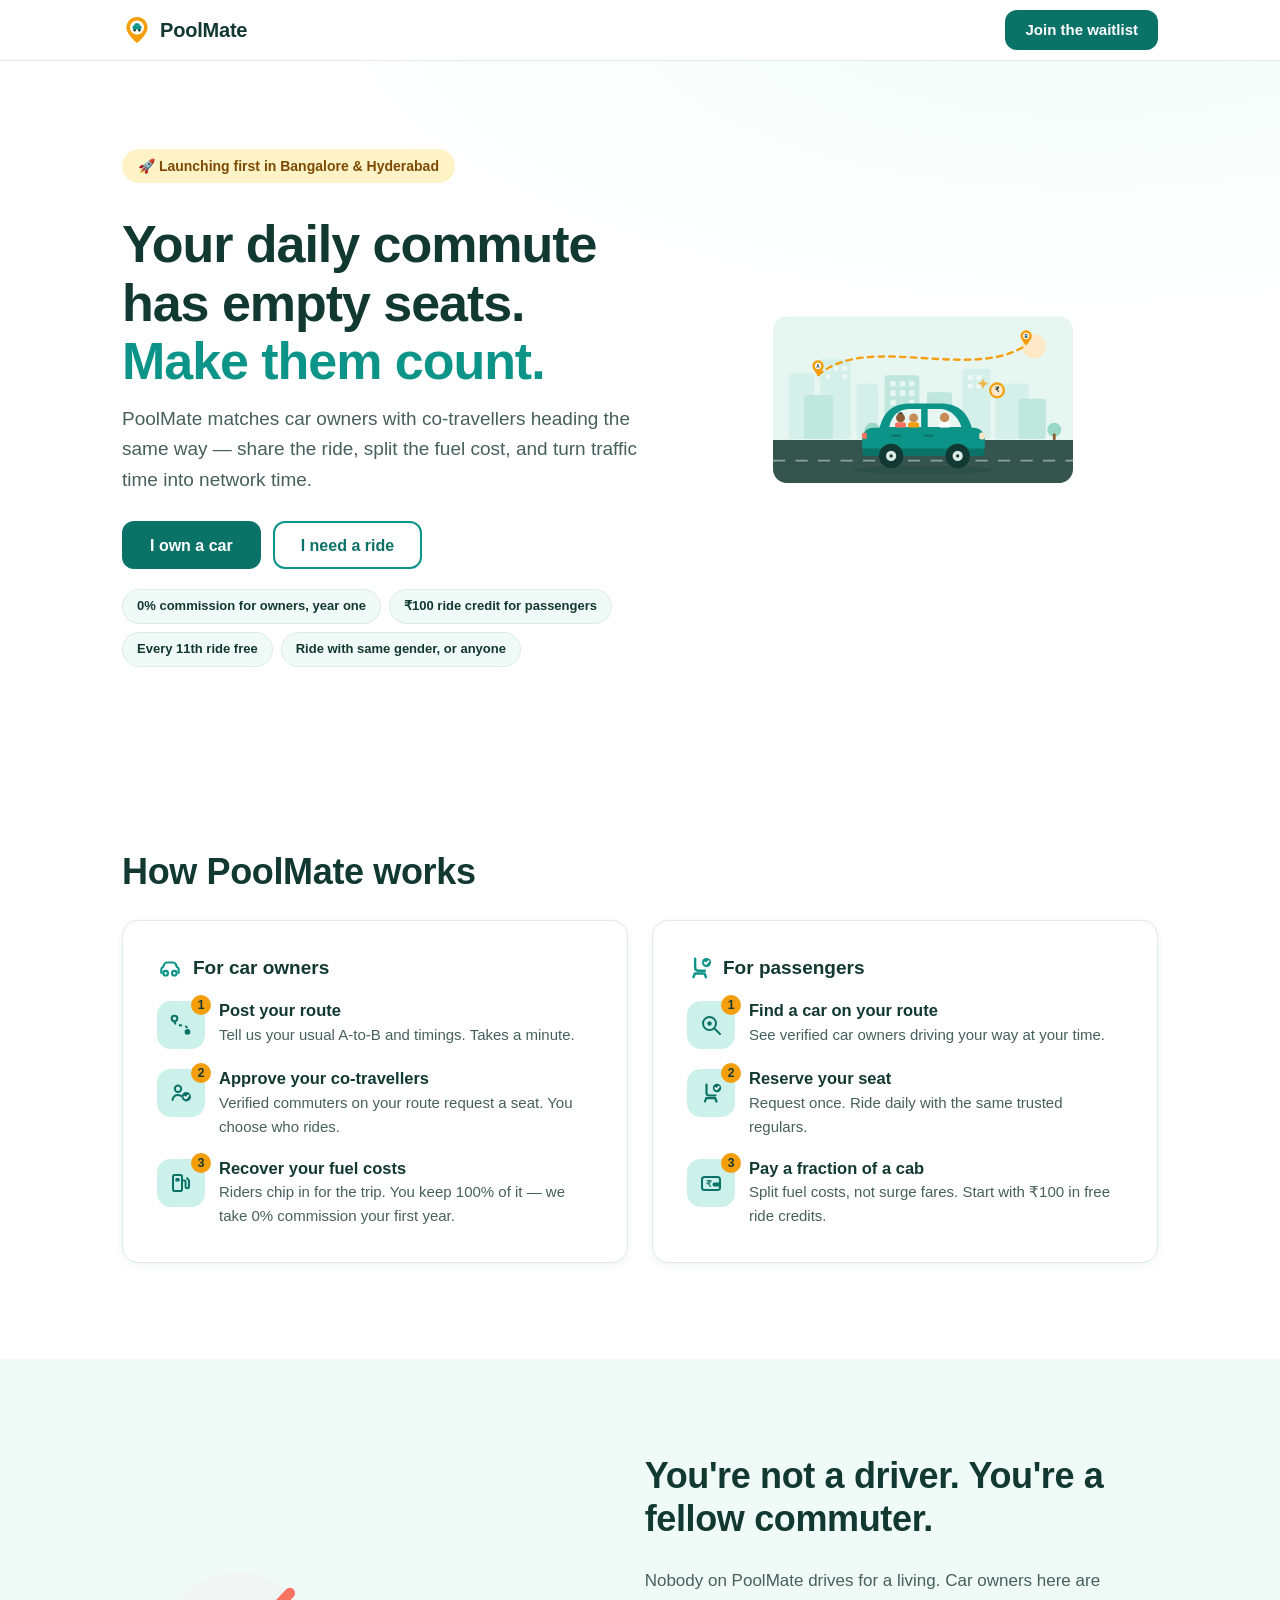
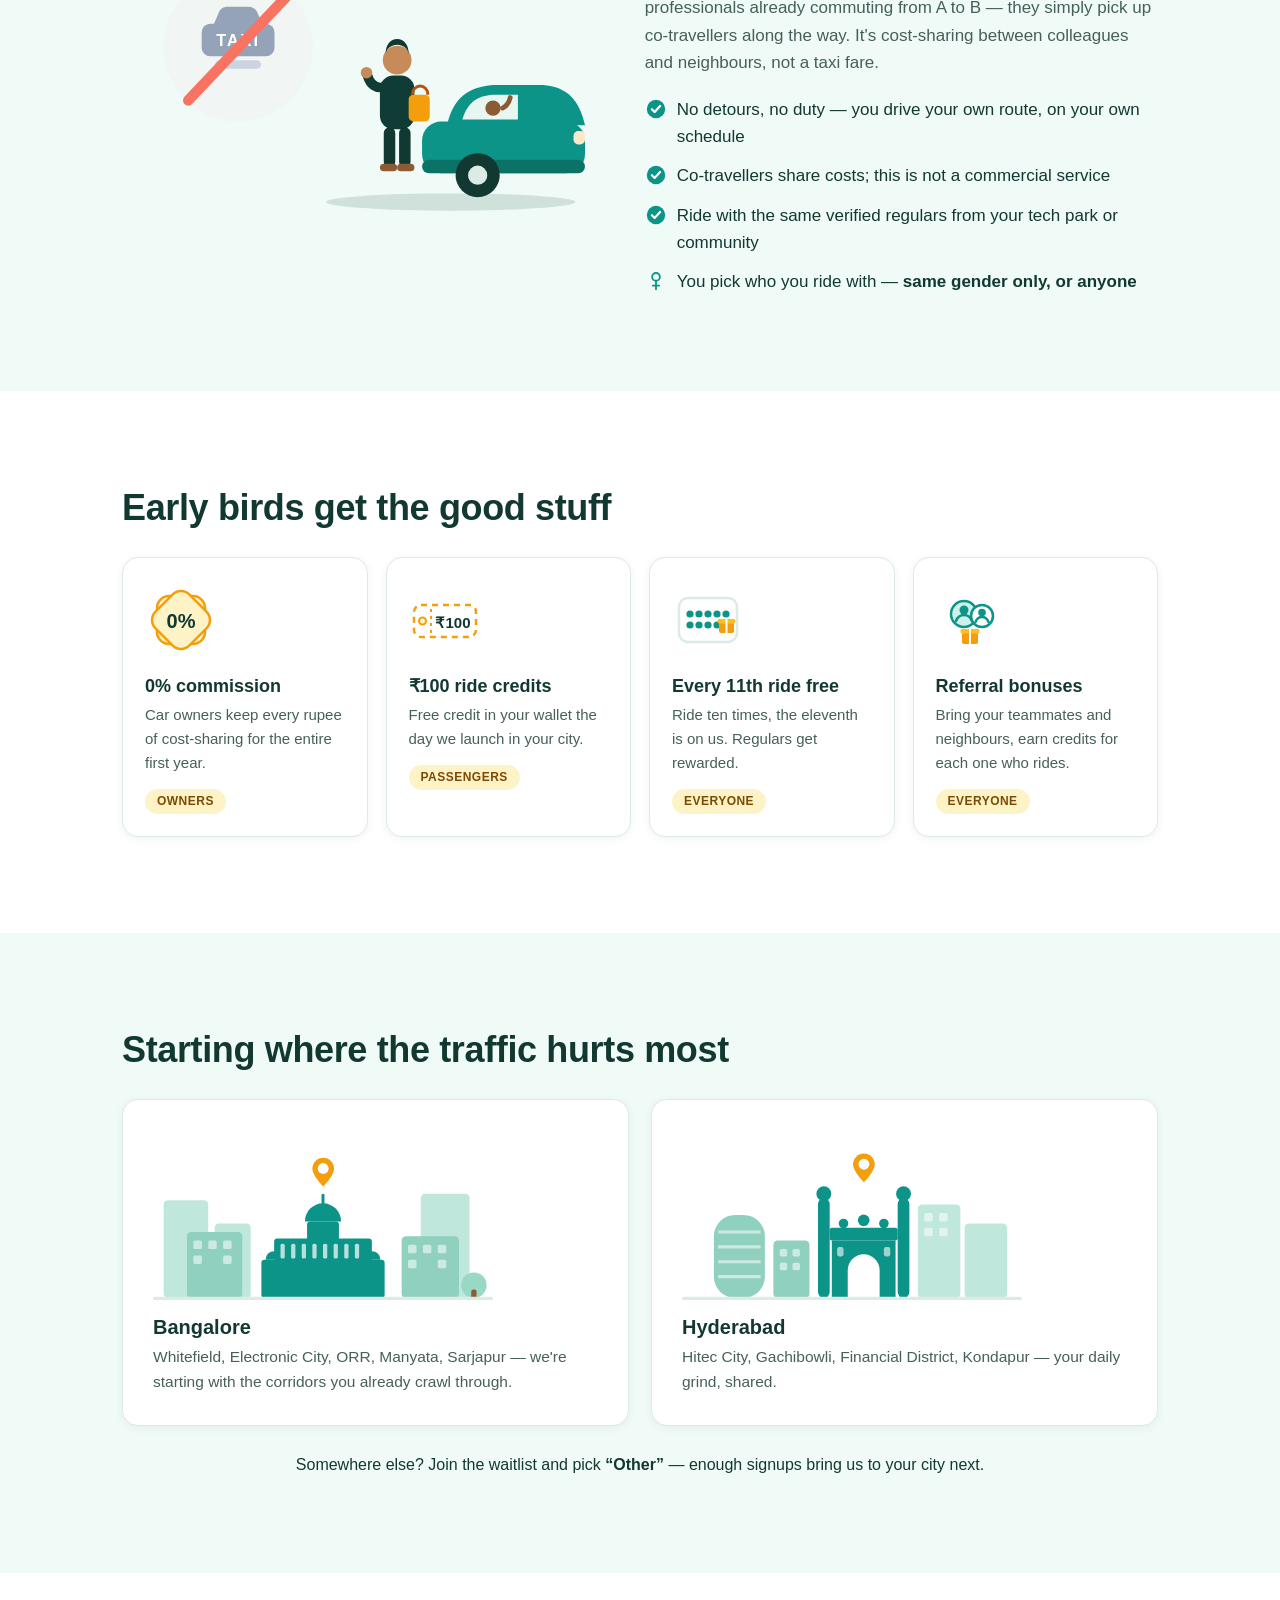
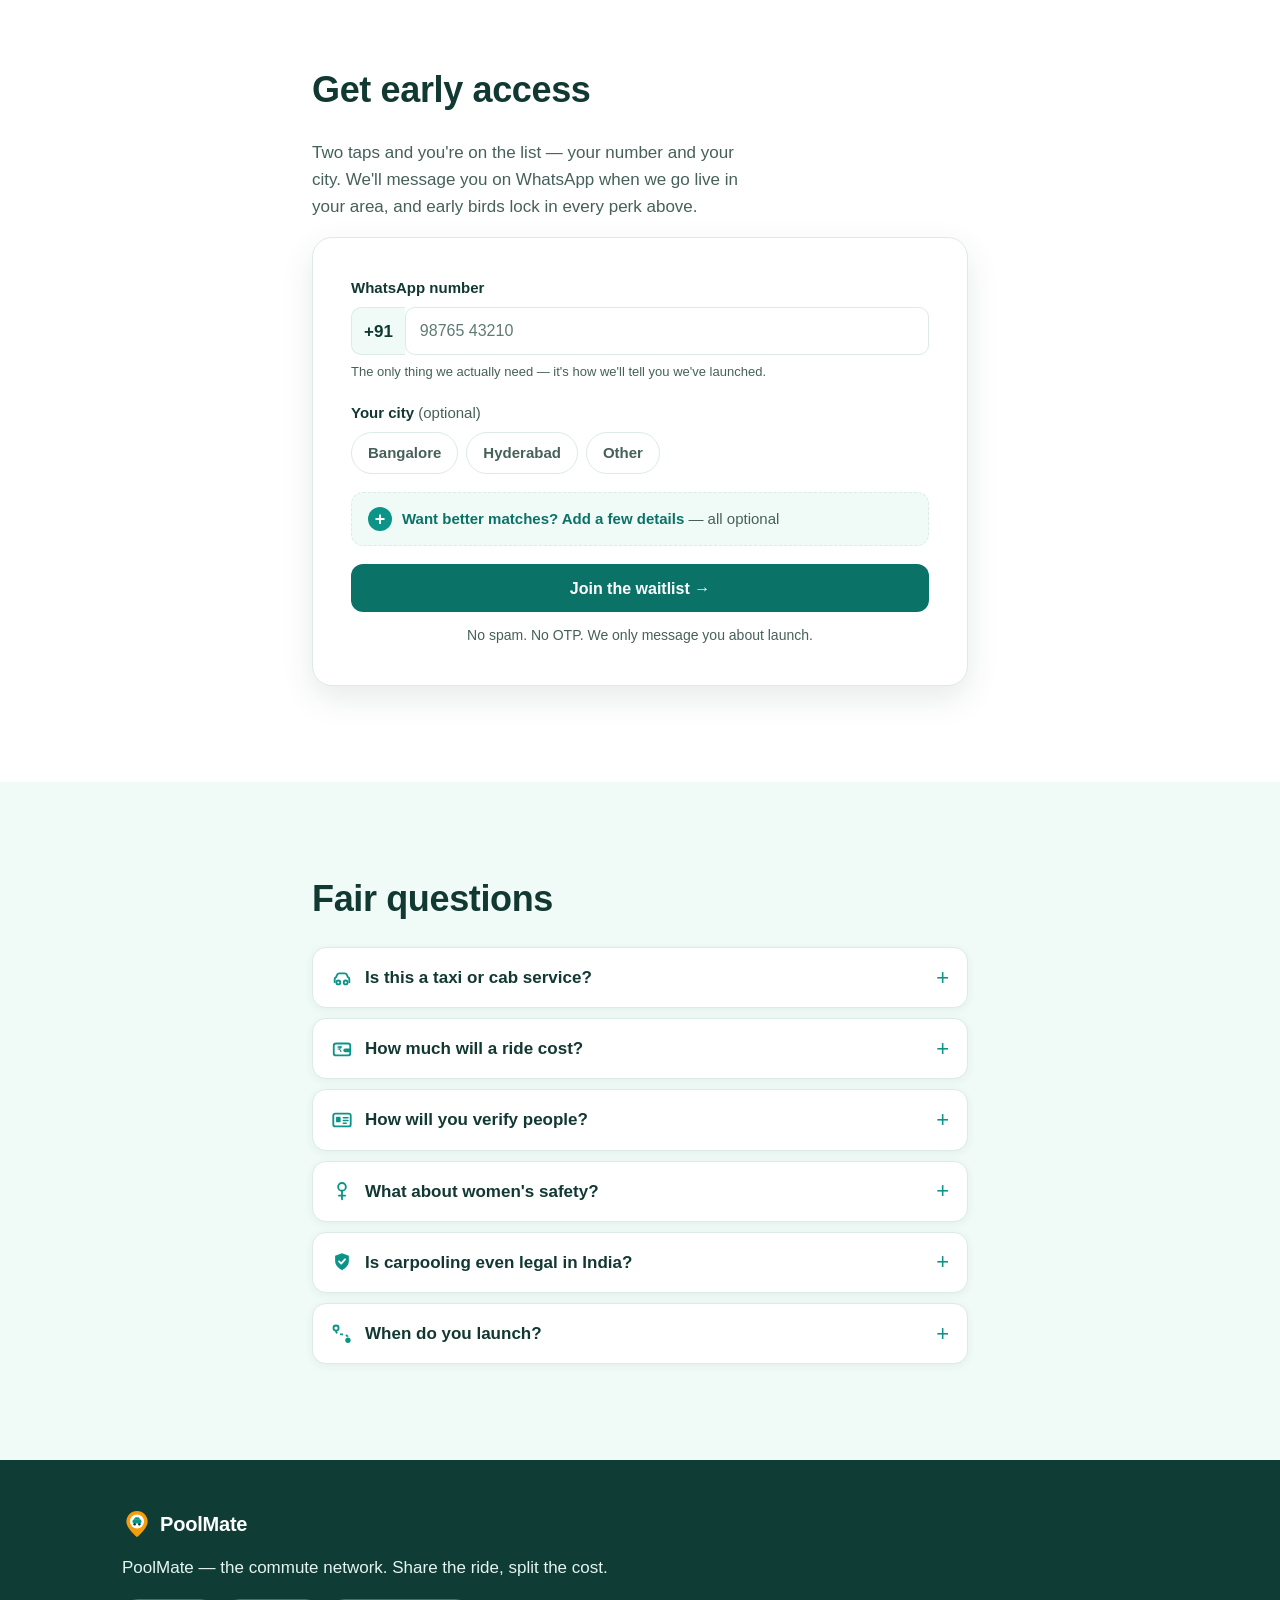
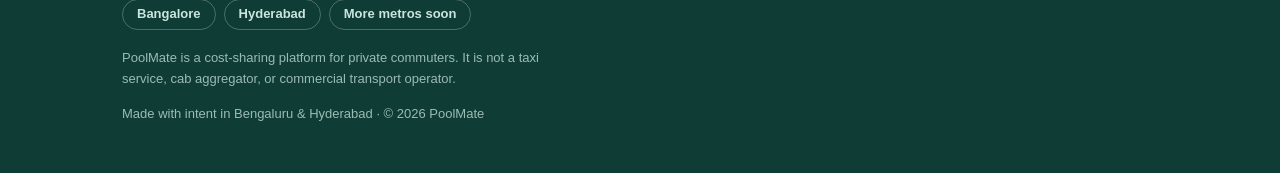
==== index.html @ f78d00a2 "Production hardening: link-preview assets, a11y contrast, 404 UTM fix Add branded og.png (1200x630) " ====
<!doctype html>
<html lang="en" class="no-js">
<head>
  <meta charset="utf-8">
  <meta name="viewport" content="width=device-width, initial-scale=1">
  <title>PoolMate — Share your commute. Split the cost.</title>
  <meta name="description" content="PoolMate matches car owners with co-travellers on the same route in Bangalore & Hyderabad. You're not a driver — you're a fellow commuter. Join the waitlist.">
  <meta name="theme-color" content="#0D9488">
  <meta property="og:type" content="website">
  <meta property="og:title" content="PoolMate — Share your commute. Split the cost.">
  <meta property="og:description" content="Car owners and co-travellers on the same route, sharing the ride and splitting fuel costs. Launching first in Bangalore & Hyderabad. Join the waitlist.">
  <meta property="og:url" content="https://williamscott701.github.io/poolmate/">
  <meta property="og:image" content="https://williamscott701.github.io/poolmate/assets/og.png">
  <meta property="og:image:width" content="1200">
  <meta property="og:image:height" content="630">
  <meta name="twitter:card" content="summary_large_image">
  <meta name="twitter:image" content="https://williamscott701.github.io/poolmate/assets/og.png">
  <link rel="icon" type="image/svg+xml" href="assets/favicon.svg">
  <link rel="apple-touch-icon" href="assets/apple-touch-icon.png">
  <link rel="stylesheet" href="css/styles.css">
  <script>document.documentElement.classList.remove("no-js");</script>
</head>
<body>

<!-- ============ icon sprite ============ -->
<svg xmlns="http://www.w3.org/2000/svg" style="display:none" aria-hidden="true">
  <symbol id="i-logo" viewBox="0 0 24 24">
    <path fill="#F59E0B" d="M12 1.5C7.3 1.5 3.5 5.3 3.5 10c0 5.6 8.5 12.5 8.5 12.5S20.5 15.6 20.5 10c0-4.7-3.8-8.5-8.5-8.5z"/>
    <circle cx="12" cy="10" r="5.6" fill="#fff"/>
    <path d="M9.2 8.6l1-1.5c.2-.3.5-.5.9-.5h1.8c.4 0 .7.2.9.5l1 1.5z" fill="#0D9488"/>
    <rect x="8.4" y="8.4" width="7.2" height="3.1" rx="1.3" fill="#0D9488"/>
    <circle cx="10.1" cy="12.1" r="1" fill="#123832"/>
    <circle cx="13.9" cy="12.1" r="1" fill="#123832"/>
  </symbol>
  <symbol id="i-car" viewBox="0 0 24 24">
    <path d="M4 16.5v-3.2c0-1 .6-1.9 1.6-2.2l.9-2.3C7 7.6 8 6.9 9.1 6.9h5.8c1.1 0 2.1.7 2.6 1.9l.9 2.3c1 .3 1.6 1.2 1.6 2.2v3.2" fill="none" stroke="currentColor" stroke-width="2" stroke-linecap="round" stroke-linejoin="round"/>
    <circle cx="8" cy="16.8" r="2.1" fill="none" stroke="currentColor" stroke-width="2"/>
    <circle cx="16" cy="16.8" r="2.1" fill="none" stroke="currentColor" stroke-width="2"/>
  </symbol>
  <symbol id="i-route" viewBox="0 0 24 24">
    <circle cx="5.5" cy="5.5" r="2.8" fill="none" stroke="currentColor" stroke-width="2"/>
    <path d="M5.5 8.6c0 5.8 13 1.8 13 7.4" fill="none" stroke="currentColor" stroke-width="2" stroke-dasharray="3 3.2"/>
    <circle cx="18.5" cy="18.8" r="2.9" fill="currentColor"/>
  </symbol>
  <symbol id="i-approve" viewBox="0 0 24 24">
    <circle cx="9" cy="7.8" r="3.2" fill="none" stroke="currentColor" stroke-width="2"/>
    <path d="M3.5 19c.6-3.2 2.8-5 5.5-5 1.1 0 2.1.3 3 .9" fill="none" stroke="currentColor" stroke-width="2" stroke-linecap="round"/>
    <circle cx="17.3" cy="15.7" r="4.7" fill="currentColor"/>
    <path d="M15.3 15.8l1.5 1.5 2.5-2.8" fill="none" stroke="#fff" stroke-width="1.8" stroke-linecap="round" stroke-linejoin="round"/>
  </symbol>
  <symbol id="i-fuel" viewBox="0 0 24 24">
    <rect x="4" y="4" width="9" height="16" rx="1.8" fill="none" stroke="currentColor" stroke-width="2"/>
    <rect x="6.4" y="7" width="4.2" height="3.6" rx="0.9" fill="currentColor"/>
    <path d="M13 9.5h2.2c.8 0 1.4.6 1.4 1.4v4.6a1.7 1.7 0 0 0 3.4 0V9.6L18 7.2" fill="none" stroke="currentColor" stroke-width="2" stroke-linecap="round"/>
  </symbol>
  <symbol id="i-search" viewBox="0 0 24 24">
    <circle cx="10.5" cy="10.5" r="6.5" fill="none" stroke="currentColor" stroke-width="2"/>
    <circle cx="10.5" cy="10.5" r="2.2" fill="currentColor"/>
    <path d="M15.6 15.6L21 21" stroke="currentColor" stroke-width="2" stroke-linecap="round"/>
  </symbol>
  <symbol id="i-seat" viewBox="0 0 24 24">
    <path d="M7.5 3.5v8.3a2.7 2.7 0 0 0 2.7 2.7h6.3" fill="none" stroke="currentColor" stroke-width="2.2" stroke-linecap="round"/>
    <path d="M6 20.5l1.2-3.4h9l1.3 3.4" fill="none" stroke="currentColor" stroke-width="2.2" stroke-linecap="round" stroke-linejoin="round"/>
    <circle cx="18" cy="7" r="4.2" fill="currentColor"/>
    <path d="M16.2 7l1.3 1.3 2.3-2.5" fill="none" stroke="#fff" stroke-width="1.7" stroke-linecap="round" stroke-linejoin="round"/>
  </symbol>
  <symbol id="i-wallet" viewBox="0 0 24 24">
    <rect x="3" y="6" width="18" height="13" rx="2.5" fill="none" stroke="currentColor" stroke-width="2"/>
    <path d="M15.5 11.5H21v4h-5.5a2 2 0 0 1 0-4z" fill="currentColor"/>
    <text x="7" y="15.7" font-size="8.5" font-weight="700" fill="currentColor">₹</text>
  </symbol>
  <symbol id="i-shield" viewBox="0 0 24 24">
    <path d="M12 2.5l7.5 2.8v5.4c0 4.6-3.2 7.9-7.5 10.3C7.7 18.6 4.5 15.3 4.5 10.7V5.3z" fill="currentColor"/>
    <path d="M8.8 11.4l2.3 2.3 4.2-4.6" fill="none" stroke="#fff" stroke-width="2" stroke-linecap="round" stroke-linejoin="round"/>
  </symbol>
  <symbol id="i-idcard" viewBox="0 0 24 24">
    <rect x="2.5" y="5" width="19" height="14" rx="2.2" fill="none" stroke="currentColor" stroke-width="2"/>
    <rect x="5.5" y="8.5" width="5" height="6" rx="1" fill="currentColor"/>
    <path d="M13.5 9.5h5M13.5 12.5h5M13.5 15.5h3" stroke="currentColor" stroke-width="1.8" stroke-linecap="round"/>
  </symbol>
  <symbol id="i-women" viewBox="0 0 24 24">
    <circle cx="12" cy="7.5" r="4.2" fill="none" stroke="currentColor" stroke-width="2"/>
    <path d="M12 11.7V21M8.6 17h6.8" stroke="currentColor" stroke-width="2" stroke-linecap="round"/>
  </symbol>
  <symbol id="i-check-circle" viewBox="0 0 24 24">
    <circle cx="12" cy="12" r="10" fill="currentColor"/>
    <path d="M7.5 12.2l3 3 6-6.5" fill="none" stroke="#fff" stroke-width="2.4" stroke-linecap="round" stroke-linejoin="round"/>
  </symbol>
  <symbol id="i-check" viewBox="0 0 24 24">
    <path d="M4.5 12.5l5 5L19.5 6.5" fill="none" stroke="currentColor" stroke-width="3" stroke-linecap="round" stroke-linejoin="round"/>
  </symbol>
  <symbol id="i-whatsapp" viewBox="0 0 24 24">
    <path d="M12 2.7a9.2 9.2 0 0 0-8 13.8L2.7 21.3l4.9-1.3A9.2 9.2 0 1 0 12 2.7z" fill="currentColor"/>
    <path d="M9.3 7.6c.3-.8 1.3-.9 1.8-.2l.8 1.4c.2.4.2.9-.1 1.2l-.6.6c.5 1.1 1.4 2 2.4 2.5l.6-.6c.3-.3.8-.4 1.2-.1l1.4.8c.7.4.6 1.5-.2 1.8-1.1.4-2.5.2-4.2-.9-1.7-1.1-2.8-2.5-3.2-3.9-.3-1-.2-1.9.1-2.6z" fill="#fff"/>
  </symbol>
  <symbol id="i-gift" viewBox="0 0 24 24">
    <rect x="4.5" y="10.5" width="15" height="9.5" rx="1.5" fill="none" stroke="currentColor" stroke-width="2"/>
    <rect x="3" y="7" width="18" height="3.6" rx="1.2" fill="currentColor"/>
    <path d="M12 7.2V20" stroke="currentColor" stroke-width="2"/>
    <path d="M12 6.8c-1.8 0-3.5-.7-3.5-2.1 0-.9.7-1.6 1.6-1.6 1.2 0 1.9 1.6 1.9 3.7 0-2.1.7-3.7 1.9-3.7.9 0 1.6.7 1.6 1.6 0 1.4-1.7 2.1-3.5 2.1z" fill="none" stroke="currentColor" stroke-width="1.6"/>
  </symbol>
</svg>

<!-- ============ header ============ -->
<header class="site-header">
  <div class="container header-inner">
    <a class="brand" href="#hero" aria-label="PoolMate home">
      <svg class="icon brand-mark" aria-hidden="true"><use href="#i-logo"/></svg>
      <span class="brand-name" data-app-name>PoolMate</span>
    </a>
    <a class="btn btn-primary btn-sm" href="#waitlist">Join the waitlist</a>
  </div>
</header>

<main>

  <!-- ============ hero ============ -->
  <section id="hero" class="hero">
    <div class="container hero-grid">
      <div class="hero-copy">
        <p class="pill reveal">🚀 Launching first in Bangalore &amp; Hyderabad</p>
        <h1 class="hero-title reveal d1">Your daily commute has empty seats. <em>Make them count.</em></h1>
        <p class="hero-sub reveal d2"><span data-app-name>PoolMate</span> matches car owners with co-travellers heading the same way — share the ride, split the fuel cost, and turn traffic time into network time.</p>
        <div class="hero-ctas reveal d3">
          <a class="btn btn-primary" href="#waitlist" data-role="owner">I own a car</a>
          <a class="btn btn-secondary" href="#waitlist" data-role="passenger">I need a ride</a>
        </div>
        <ul class="chip-row reveal d4" aria-label="Early perks">
          <li class="chip-static">0% commission for owners, year one</li>
          <li class="chip-static">₹100 ride credit for passengers</li>
          <li class="chip-static">Every 11th ride free</li>
          <li class="chip-static">Ride with same gender, or anyone</li>
        </ul>
      </div>
      <div class="hero-visual reveal d2">
        <svg class="hero-art" viewBox="0 0 640 440" xmlns="http://www.w3.org/2000/svg" role="img" aria-labelledby="heroArtTitle">
          <title id="heroArtTitle">A car owner and two co-travellers sharing a ride along a mapped route through the city</title>
          <defs>
            <clipPath id="heroClip"><rect x="0" y="24" width="640" height="356" rx="30"/></clipPath>
          </defs>
          <g clip-path="url(#heroClip)">
            <rect x="0" y="24" width="640" height="356" fill="#E8F6F1"/>
            <circle cx="556" cy="88" r="26" fill="#FDE9C8"/>
            <!-- back buildings -->
            <g fill="#D5F0E8">
              <rect x="34" y="146" width="54" height="140" rx="6"/>
              <rect x="100" y="116" width="66" height="170" rx="6"/>
              <rect x="178" y="168" width="46" height="118" rx="6"/>
              <rect x="404" y="136" width="60" height="150" rx="6"/>
              <rect x="474" y="168" width="72" height="118" rx="6"/>
            </g>
            <!-- front buildings -->
            <g fill="#BFE7DC">
              <rect x="66" y="192" width="62" height="94" rx="6"/>
              <rect x="238" y="150" width="74" height="136" rx="6"/>
              <rect x="328" y="186" width="54" height="100" rx="6"/>
              <rect x="524" y="200" width="58" height="86" rx="6"/>
            </g>
            <!-- windows -->
            <g fill="#FFFFFF" opacity="0.6">
              <rect x="250" y="162" width="12" height="12" rx="2"/><rect x="270" y="162" width="12" height="12" rx="2"/><rect x="290" y="162" width="12" height="12" rx="2"/>
              <rect x="250" y="182" width="12" height="12" rx="2"/><rect x="270" y="182" width="12" height="12" rx="2"/><rect x="290" y="182" width="12" height="12" rx="2"/>
              <rect x="250" y="202" width="12" height="12" rx="2"/><rect x="290" y="202" width="12" height="12" rx="2"/>
              <rect x="112" y="130" width="10" height="10" rx="2"/><rect x="130" y="130" width="10" height="10" rx="2"/><rect x="148" y="130" width="10" height="10" rx="2"/>
              <rect x="112" y="148" width="10" height="10" rx="2"/><rect x="148" y="148" width="10" height="10" rx="2"/>
              <rect x="416" y="150" width="10" height="10" rx="2"/><rect x="434" y="150" width="10" height="10" rx="2"/>
              <rect x="416" y="168" width="10" height="10" rx="2"/><rect x="434" y="168" width="10" height="10" rx="2"/>
            </g>
            <!-- trees -->
            <g>
              <circle cx="212" cy="268" r="17" fill="#9AD8C6"/><rect x="209" y="276" width="6" height="14" rx="2" fill="#8C5A33"/>
              <circle cx="600" cy="266" r="15" fill="#9AD8C6"/><rect x="597" y="274" width="6" height="14" rx="2" fill="#8C5A33"/>
            </g>
            <!-- road -->
            <rect x="0" y="288" width="640" height="92" fill="#35544D"/>
            <line x1="0" y1="332" x2="640" y2="332" stroke="#FFFFFF" stroke-width="4" stroke-dasharray="26 22" opacity="0.45"/>
          </g>
          <!-- car -->
          <g class="hero-car">
            <ellipse cx="320" cy="352" rx="152" ry="9" fill="#0F3D36" opacity="0.22"/>
            <!-- cabin -->
            <path d="M226 268 C234 228 254 212 288 210 L362 210 C398 212 416 230 426 268 Z" fill="#0D9488"/>
            <!-- rear window (two passengers) -->
            <path d="M248 260 C254 234 268 223 290 222 L316 222 L316 260 Z" fill="#E8F6F1"/>
            <!-- front window (driver) -->
            <path d="M330 222 L358 222 C380 224 394 238 402 260 L330 260 Z" fill="#E8F6F1"/>
            <!-- passengers -->
            <g>
              <circle cx="272" cy="234" r="5.4" fill="#123832"/>
              <circle cx="272" cy="241" r="9.5" fill="#8C5A33"/>
              <rect x="260" y="250" width="24" height="12" rx="6" fill="#F97362"/>
              <circle cx="300" cy="241" r="9.5" fill="#C68B59"/>
              <rect x="288" y="250" width="24" height="12" rx="6" fill="#F59E0B"/>
            </g>
            <!-- driver -->
            <g>
              <circle cx="366" cy="240" r="10" fill="#C68B59"/>
              <rect x="353" y="250" width="26" height="12" rx="6" fill="#FFFFFF"/>
            </g>
            <!-- body -->
            <rect x="190" y="262" width="262" height="60" rx="24" fill="#0D9488"/>
            <rect x="190" y="306" width="262" height="16" rx="8" fill="#0B7268"/>
            <rect x="322" y="276" width="20" height="5" rx="2.5" fill="#0B7268"/>
            <rect x="252" y="276" width="20" height="5" rx="2.5" fill="#0B7268"/>
            <rect x="440" y="272" width="12" height="15" rx="5" fill="#FDE9C8"/>
            <rect x="190" y="272" width="10" height="14" rx="4" fill="#F97362"/>
            <!-- wheels -->
            <g>
              <circle cx="252" cy="322" r="26" fill="#123832"/><circle cx="252" cy="322" r="11" fill="#DCEBE6"/><circle cx="252" cy="322" r="3.5" fill="#123832"/>
              <circle cx="394" cy="322" r="26" fill="#123832"/><circle cx="394" cy="322" r="11" fill="#DCEBE6"/><circle cx="394" cy="322" r="3.5" fill="#123832"/>
            </g>
          </g>
          <!-- route -->
          <path id="routePath" d="M96 150 C200 58 420 164 540 86" fill="none" stroke="#F59E0B" stroke-width="5" stroke-linecap="round" stroke-dasharray="12 11"/>
          <g transform="translate(84,118)">
            <path d="M12 0C5.4 0 0 5.4 0 12c0 8 12 20 12 20s12-12 12-20C24 5.4 18.6 0 12 0z" fill="#F59E0B"/>
            <circle cx="12" cy="12" r="6.6" fill="#fff"/>
            <text x="12" y="15.6" text-anchor="middle" font-size="10" font-weight="800" fill="#123832">A</text>
          </g>
          <g transform="translate(528,54)">
            <path d="M12 0C5.4 0 0 5.4 0 12c0 8 12 20 12 20s12-12 12-20C24 5.4 18.6 0 12 0z" fill="#F59E0B"/>
            <circle cx="12" cy="12" r="6.6" fill="#fff"/>
            <text x="12" y="15.6" text-anchor="middle" font-size="10" font-weight="800" fill="#123832">B</text>
          </g>
          <!-- coin -->
          <g transform="translate(478,182)">
            <g class="hero-coin">
              <circle r="17" fill="#F59E0B"/>
              <circle r="12.5" fill="#FDE9C8"/>
              <text y="4.6" text-anchor="middle" font-size="14" font-weight="800" fill="#123832">₹</text>
            </g>
          </g>
          <path d="M448 156l3.5 8 8 3.5-8 3.5-3.5 8-3.5-8-8-3.5 8-3.5z" fill="#F59E0B" opacity="0.7"/>
        </svg>
      </div>
    </div>
  </section>

  <!-- ============ how it works ============ -->
  <section id="how-it-works" class="section how">
    <div class="container">
      <h2 class="section-title reveal">How <span data-app-name>PoolMate</span> works</h2>
      <div class="how-grid">
        <div class="how-col reveal">
          <h3 class="how-role"><svg class="icon" aria-hidden="true"><use href="#i-car"/></svg> For car owners</h3>
          <ol class="steps">
            <li class="step">
              <span class="step-icon"><svg class="icon" aria-hidden="true"><use href="#i-route"/></svg></span>
              <div><h4>Post your route</h4><p>Tell us your usual A-to-B and timings. Takes a minute.</p></div>
            </li>
            <li class="step">
              <span class="step-icon"><svg class="icon" aria-hidden="true"><use href="#i-approve"/></svg></span>
              <div><h4>Approve your co-travellers</h4><p>Verified commuters on your route request a seat. You choose who rides.</p></div>
            </li>
            <li class="step">
              <span class="step-icon"><svg class="icon" aria-hidden="true"><use href="#i-fuel"/></svg></span>
              <div><h4>Recover your fuel costs</h4><p>Riders chip in for the trip. You keep 100% of it — we take 0% commission your first year.</p></div>
            </li>
          </ol>
        </div>
        <div class="how-col reveal d2">
          <h3 class="how-role"><svg class="icon" aria-hidden="true"><use href="#i-seat"/></svg> For passengers</h3>
          <ol class="steps">
            <li class="step">
              <span class="step-icon"><svg class="icon" aria-hidden="true"><use href="#i-search"/></svg></span>
              <div><h4>Find a car on your route</h4><p>See verified car owners driving your way at your time.</p></div>
            </li>
            <li class="step">
              <span class="step-icon"><svg class="icon" aria-hidden="true"><use href="#i-seat"/></svg></span>
              <div><h4>Reserve your seat</h4><p>Request once. Ride daily with the same trusted regulars.</p></div>
            </li>
            <li class="step">
              <span class="step-icon"><svg class="icon" aria-hidden="true"><use href="#i-wallet"/></svg></span>
              <div><h4>Pay a fraction of a cab</h4><p>Split fuel costs, not surge fares. Start with ₹100 in free ride credits.</p></div>
            </li>
          </ol>
        </div>
      </div>
    </div>
  </section>

  <!-- ============ not a driver ============ -->
  <section id="not-a-driver" class="section positioning">
    <div class="container pos-grid">
      <div class="pos-visual reveal">
        <svg class="pos-art" viewBox="0 0 480 360" xmlns="http://www.w3.org/2000/svg" role="img" aria-labelledby="posArtTitle">
          <title id="posArtTitle">A crossed-out taxi sign next to a commuter standing proudly by their own car with a friendly co-passenger</title>
          <!-- crossed-out taxi -->
          <g>
            <circle cx="118" cy="150" r="78" fill="#F1F5F4"/>
            <path d="M92 128l6-14c1.5-3.5 5-5.8 8.8-5.8h22.4c3.8 0 7.3 2.3 8.8 5.8l6 14z" fill="#94A3B8"/>
            <rect x="80" y="126" width="76" height="34" rx="9" fill="#94A3B8"/>
            <text x="118" y="149" text-anchor="middle" font-size="17" font-weight="800" fill="#fff" letter-spacing="2">TAXI</text>
            <rect x="94" y="164" width="48" height="9" rx="4.5" fill="#CBD5E1"/>
            <line x1="66" y1="206" x2="172" y2="94" stroke="#F97362" stroke-width="11" stroke-linecap="round"/>
          </g>
          <!-- commuter + own car -->
          <g>
            <ellipse cx="340" cy="312" rx="130" ry="9" fill="#0F3D36" opacity="0.14"/>
            <!-- car front half, driving in from the right -->
            <path d="M336 232 C342 204 358 192 384 190 L436 190 C462 192 474 206 480 232 Z" fill="#0D9488"/>
            <path d="M352 226 C357 208 368 201 384 200 L410 200 L410 226 Z" fill="#E8F6F1"/>
            <!-- waving co-passenger in window -->
            <circle cx="384" cy="214" r="8" fill="#8C5A33"/>
            <path d="M394 214c4-2 7-6 8-11" fill="none" stroke="#8C5A33" stroke-width="5" stroke-linecap="round"/>
            <rect x="310" y="228" width="170" height="54" rx="20" fill="#0D9488"/>
            <rect x="310" y="268" width="170" height="14" rx="7" fill="#0B7268"/>
            <rect x="468" y="238" width="12" height="14" rx="5" fill="#FDE9C8"/>
            <circle cx="368" cy="284" r="23" fill="#123832"/><circle cx="368" cy="284" r="10" fill="#DCEBE6"/>
            <!-- commuter figure -->
            <g>
              <circle cx="284" cy="164" r="15" fill="#C68B59"/>
              <path d="M284 148c-6 0-11 4-12 9 0-9 5-15 12-15s12 6 12 15c-1-5-6-9-12-9z" fill="#123832"/>
              <rect x="266" y="180" width="36" height="56" rx="14" fill="#0F3D36"/>
              <!-- waving arm -->
              <path d="M270 192c-8 2-14-2-17-12" fill="none" stroke="#0F3D36" stroke-width="10" stroke-linecap="round"/>
              <circle cx="252" cy="177" r="6" fill="#C68B59"/>
              <!-- laptop bag -->
              <rect x="296" y="200" width="22" height="28" rx="5" fill="#F59E0B"/>
              <path d="M300 200c0-6 4-9 8-9s8 3 8 9" fill="none" stroke="#B45309" stroke-width="3"/>
              <!-- legs -->
              <rect x="270" y="234" width="12" height="42" rx="6" fill="#123832"/>
              <rect x="286" y="234" width="12" height="42" rx="6" fill="#123832"/>
              <rect x="266" y="272" width="18" height="8" rx="4" fill="#8C5A33"/>
              <rect x="284" y="272" width="18" height="8" rx="4" fill="#8C5A33"/>
            </g>
          </g>
        </svg>
      </div>
      <div class="pos-copy">
        <h2 class="section-title reveal">You're not a driver. You're a fellow commuter.</h2>
        <p class="reveal d1">Nobody on <span data-app-name>PoolMate</span> drives for a living. Car owners here are professionals already commuting from A to B — they simply pick up co-travellers along the way. It's cost-sharing between colleagues and neighbours, not a taxi fare.</p>
        <ul class="check-list reveal d2">
          <li><svg class="icon" aria-hidden="true"><use href="#i-check-circle"/></svg> No detours, no duty — you drive your own route, on your own schedule</li>
          <li><svg class="icon" aria-hidden="true"><use href="#i-check-circle"/></svg> Co-travellers share costs; this is not a commercial service</li>
          <li><svg class="icon" aria-hidden="true"><use href="#i-check-circle"/></svg> Ride with the same verified regulars from your tech park or community</li>
          <li><svg class="icon" aria-hidden="true"><use href="#i-women"/></svg> <span>You pick who you ride with — <strong>same gender only, or anyone</strong></span></li>
        </ul>
      </div>
    </div>
  </section>

  <!-- ============ perks ============ -->
  <section id="perks" class="section perks">
    <div class="container">
      <h2 class="section-title reveal">Early birds get the good stuff</h2>
      <div class="perk-grid">
        <div class="perk-card reveal">
          <svg class="perk-art" viewBox="0 0 72 72" aria-hidden="true">
            <rect x="12" y="12" width="48" height="48" rx="12" fill="#FEF3C7" stroke="#F59E0B" stroke-width="2.5"/>
            <rect x="12" y="12" width="48" height="48" rx="12" fill="#FEF3C7" stroke="#F59E0B" stroke-width="2.5" transform="rotate(45 36 36)"/>
            <text x="36" y="44" text-anchor="middle" font-size="20" font-weight="800" fill="#123832">0%</text>
          </svg>
          <h3>0% commission</h3>
          <p>Car owners keep every rupee of cost-sharing for the entire first year.</p>
          <span class="perk-tag">Owners</span>
        </div>
        <div class="perk-card reveal d1">
          <svg class="perk-art" viewBox="0 0 72 72" aria-hidden="true">
            <rect x="5" y="21" width="62" height="32" rx="7" fill="#fff" stroke="#F59E0B" stroke-width="2.5" stroke-dasharray="6 5"/>
            <line x1="22" y1="25" x2="22" y2="49" stroke="#F59E0B" stroke-width="2" stroke-dasharray="3 4"/>
            <text x="44" y="43.5" text-anchor="middle" font-size="15" font-weight="800" fill="#123832">₹100</text>
            <circle cx="13.5" cy="37" r="3.5" fill="#FEF3C7" stroke="#F59E0B" stroke-width="2"/>
          </svg>
          <h3>₹100 ride credits</h3>
          <p>Free credit in your wallet the day we launch in your city.</p>
          <span class="perk-tag">Passengers</span>
        </div>
        <div class="perk-card reveal d2">
          <svg class="perk-art" viewBox="0 0 72 72" aria-hidden="true">
            <rect x="7" y="14" width="58" height="44" rx="9" fill="#fff" stroke="#DCEBE6" stroke-width="2.5"/>
            <g fill="#0D9488">
              <circle cx="18" cy="30" r="3.6"/><circle cx="27" cy="30" r="3.6"/><circle cx="36" cy="30" r="3.6"/><circle cx="45" cy="30" r="3.6"/><circle cx="54" cy="30" r="3.6"/>
              <circle cx="18" cy="41" r="3.6"/><circle cx="27" cy="41" r="3.6"/><circle cx="36" cy="41" r="3.6"/><circle cx="45" cy="41" r="3.6"/>
            </g>
            <g transform="translate(47,34)">
              <rect x="0" y="4" width="15" height="11" rx="2" fill="#F59E0B"/>
              <rect x="-1.4" y="1" width="17.8" height="4.4" rx="1.6" fill="#FBBF24"/>
              <line x1="7.5" y1="1" x2="7.5" y2="15" stroke="#fff" stroke-width="2"/>
            </g>
          </svg>
          <h3>Every 11th ride free</h3>
          <p>Ride ten times, the eleventh is on us. Regulars get rewarded.</p>
          <span class="perk-tag">Everyone</span>
        </div>
        <div class="perk-card reveal d3">
          <svg class="perk-art" viewBox="0 0 72 72" aria-hidden="true">
            <circle cx="28" cy="30" r="13" fill="#CCF1EA" stroke="#0D9488" stroke-width="2.5"/>
            <circle cx="28" cy="26" r="4.5" fill="#0D9488"/>
            <path d="M20 37c1.5-4 4.5-6 8-6s6.5 2 8 6" fill="none" stroke="#0D9488" stroke-width="2.5" stroke-linecap="round"/>
            <circle cx="46" cy="32" r="11" fill="#fff" stroke="#0D9488" stroke-width="2.5"/>
            <circle cx="46" cy="28.5" r="3.8" fill="#0D9488"/>
            <path d="M39.5 38c1.3-3.4 3.8-5 6.5-5s5.2 1.6 6.5 5" fill="none" stroke="#0D9488" stroke-width="2.5" stroke-linecap="round"/>
            <g transform="translate(26,44)">
              <rect x="0" y="4" width="16" height="12" rx="2" fill="#F59E0B"/>
              <rect x="-1.5" y="1" width="19" height="4.6" rx="1.6" fill="#FBBF24"/>
              <line x1="8" y1="1" x2="8" y2="16" stroke="#fff" stroke-width="2"/>
            </g>
          </svg>
          <h3>Referral bonuses</h3>
          <p>Bring your teammates and neighbours, earn credits for each one who rides.</p>
          <span class="perk-tag">Everyone</span>
        </div>
      </div>
    </div>
  </section>

  <!-- ============ cities ============ -->
  <section id="cities" class="section cities">
    <div class="container">
      <h2 class="section-title reveal">Starting where the traffic hurts most</h2>
      <div class="city-grid">
        <div class="city-card reveal">
          <svg class="city-art" viewBox="0 0 320 160" xmlns="http://www.w3.org/2000/svg" role="img" aria-label="Bangalore skyline with Vidhana Soudha">
            <g fill="#BFE7DC">
              <rect x="10" y="66" width="42" height="92" rx="4"/>
              <rect x="252" y="60" width="46" height="98" rx="4"/>
              <rect x="58" y="88" width="34" height="70" rx="4"/>
            </g>
            <g fill="#8FD0BF">
              <rect x="32" y="96" width="52" height="62" rx="4"/>
              <rect x="234" y="100" width="54" height="58" rx="4"/>
            </g>
            <g fill="#FFFFFF" opacity="0.55">
              <rect x="38" y="104" width="8" height="8" rx="1.5"/><rect x="52" y="104" width="8" height="8" rx="1.5"/><rect x="66" y="104" width="8" height="8" rx="1.5"/>
              <rect x="38" y="118" width="8" height="8" rx="1.5"/><rect x="66" y="118" width="8" height="8" rx="1.5"/>
              <rect x="240" y="108" width="8" height="8" rx="1.5"/><rect x="254" y="108" width="8" height="8" rx="1.5"/><rect x="268" y="108" width="8" height="8" rx="1.5"/>
              <rect x="240" y="122" width="8" height="8" rx="1.5"/><rect x="268" y="122" width="8" height="8" rx="1.5"/>
            </g>
            <!-- Vidhana Soudha -->
            <g fill="#0D9488">
              <rect x="102" y="122" width="116" height="36" rx="3"/>
              <rect x="114" y="102" width="92" height="24" rx="3"/>
              <rect x="145" y="86" width="30" height="20" rx="3"/>
              <path d="M143 86a17 17 0 0 1 34 0z"/>
              <rect x="158.6" y="60" width="2.8" height="10" rx="1.4"/>
              <path d="M106 122a8 8 0 0 1 16 0z"/>
              <path d="M198 122a8 8 0 0 1 16 0z"/>
            </g>
            <g fill="#FFFFFF" opacity="0.7">
              <rect x="120" y="107" width="4" height="14" rx="1.5"/><rect x="130" y="107" width="4" height="14" rx="1.5"/><rect x="140" y="107" width="4" height="14" rx="1.5"/><rect x="150" y="107" width="4" height="14" rx="1.5"/><rect x="160" y="107" width="4" height="14" rx="1.5"/><rect x="170" y="107" width="4" height="14" rx="1.5"/><rect x="180" y="107" width="4" height="14" rx="1.5"/><rect x="190" y="107" width="4" height="14" rx="1.5"/>
            </g>
            <circle cx="302" cy="146" r="12" fill="#9AD8C6"/><rect x="299.5" y="150" width="5" height="10" rx="2" fill="#8C5A33"/>
            <g transform="translate(150,26) scale(0.85)">
              <path d="M12 0C5.4 0 0 5.4 0 12c0 8 12 20 12 20s12-12 12-20C24 5.4 18.6 0 12 0z" fill="#F59E0B"/>
              <circle cx="12" cy="12" r="6" fill="#fff"/>
            </g>
            <rect x="0" y="157" width="320" height="3" rx="1.5" fill="#DCEBE6"/>
          </svg>
          <h3>Bangalore</h3>
          <p>Whitefield, Electronic City, ORR, Manyata, Sarjapur — we're starting with the corridors you already crawl through.</p>
        </div>
        <div class="city-card reveal d1">
          <svg class="city-art" viewBox="0 0 320 160" xmlns="http://www.w3.org/2000/svg" role="img" aria-label="Hyderabad skyline with Charminar">
            <g fill="#BFE7DC">
              <rect x="222" y="70" width="40" height="88" rx="4"/>
              <rect x="266" y="88" width="40" height="70" rx="4"/>
            </g>
            <!-- Cyber Towers cylinder -->
            <g>
              <rect x="30" y="80" width="48" height="78" rx="20" fill="#8FD0BF"/>
              <g stroke="#FFFFFF" stroke-width="3" opacity="0.55">
                <line x1="34" y1="96" x2="74" y2="96"/>
                <line x1="34" y1="110" x2="74" y2="110"/>
                <line x1="34" y1="124" x2="74" y2="124"/>
                <line x1="34" y1="138" x2="74" y2="138"/>
              </g>
            </g>
            <g fill="#8FD0BF">
              <rect x="86" y="104" width="34" height="54" rx="4"/>
            </g>
            <g fill="#FFFFFF" opacity="0.55">
              <rect x="92" y="112" width="7" height="7" rx="1.5"/><rect x="104" y="112" width="7" height="7" rx="1.5"/>
              <rect x="92" y="125" width="7" height="7" rx="1.5"/><rect x="104" y="125" width="7" height="7" rx="1.5"/>
              <rect x="228" y="78" width="8" height="8" rx="1.5"/><rect x="242" y="78" width="8" height="8" rx="1.5"/>
              <rect x="228" y="92" width="8" height="8" rx="1.5"/><rect x="242" y="92" width="8" height="8" rx="1.5"/>
            </g>
            <!-- Charminar -->
            <g fill="#0D9488">
              <rect x="128" y="64" width="11" height="94" rx="5.5"/>
              <rect x="203" y="64" width="11" height="94" rx="5.5"/>
              <circle cx="133.5" cy="60" r="7"/>
              <circle cx="208.5" cy="60" r="7"/>
              <rect x="139" y="92" width="64" height="12" rx="2"/>
              <rect x="141" y="104" width="60" height="54"/>
            </g>
            <path d="M156 158v-26a15 15 0 0 1 30 0v26z" fill="#FFFFFF"/>
            <g fill="#0D9488">
              <circle cx="152" cy="88" r="4.5"/>
              <circle cx="171" cy="85" r="5.5"/>
              <circle cx="190" cy="88" r="4.5"/>
            </g>
            <g fill="#FFFFFF" opacity="0.6">
              <rect x="146" y="110" width="6" height="9" rx="2"/>
              <rect x="190" y="110" width="6" height="9" rx="2"/>
            </g>
            <g transform="translate(161,22) scale(0.85)">
              <path d="M12 0C5.4 0 0 5.4 0 12c0 8 12 20 12 20s12-12 12-20C24 5.4 18.6 0 12 0z" fill="#F59E0B"/>
              <circle cx="12" cy="12" r="6" fill="#fff"/>
            </g>
            <rect x="0" y="157" width="320" height="3" rx="1.5" fill="#DCEBE6"/>
          </svg>
          <h3>Hyderabad</h3>
          <p>Hitec City, Gachibowli, Financial District, Kondapur — your daily grind, shared.</p>
        </div>
      </div>
      <p class="cities-other reveal">Somewhere else? Join the waitlist and pick <strong>“Other”</strong> — enough signups bring us to your city next.</p>
    </div>
  </section>

  <!-- ============ waitlist ============ -->
  <section id="waitlist" class="section waitlist">
    <div class="container narrow">
      <h2 class="section-title reveal">Get early access</h2>
      <p class="section-sub reveal d1">Two taps and you're on the list — your number and your city. We'll message you on WhatsApp when we go live in your area, and early birds lock in every perk above.</p>

      <div class="form-card reveal d2">
        <form id="waitlistForm" novalidate>
          <div class="field">
            <label for="f-whatsapp">WhatsApp number</label>
            <div class="input-adorned">
              <span class="adorn">+91</span>
              <input id="f-whatsapp" name="whatsapp" type="tel" inputmode="numeric" autocomplete="tel-national" maxlength="17" placeholder="98765 43210" required aria-describedby="whatsappHint">
            </div>
            <p class="field-hint" id="whatsappHint">The only thing we actually need — it's how we'll tell you we've launched.</p>
            <p class="field-error" id="err-whatsapp" hidden></p>
          </div>

          <fieldset class="field field-chips" id="cityGroup">
            <legend>Your city <span class="label-soft">(optional)</span></legend>
            <div class="chips">
              <label class="chip"><input type="radio" name="city" value="Bangalore"><span>Bangalore</span></label>
              <label class="chip"><input type="radio" name="city" value="Hyderabad"><span>Hyderabad</span></label>
              <label class="chip"><input type="radio" name="city" value="Other"><span>Other</span></label>
            </div>
            <p class="field-error" id="err-city" hidden></p>
          </fieldset>

          <div class="field" id="cityOtherField" hidden>
            <label for="f-city-other">Which city?</label>
            <input id="f-city-other" name="city_other" type="text" maxlength="40" placeholder="e.g., Pune" disabled>
            <p class="field-error" id="err-city_other" hidden></p>
          </div>

          <details class="more-details" id="moreDetails">
            <summary class="more-summary">
              <span>Want better matches? Add a few details <span class="label-soft">— all optional</span></span>
            </summary>
            <div class="more-body">
              <fieldset class="role-toggle">
                <legend class="visually-hidden">I am joining as</legend>
                <label class="role-option">
                  <input type="radio" name="role" value="owner">
                  <span class="role-face"><svg class="icon" aria-hidden="true"><use href="#i-car"/></svg> Car owner</span>
                </label>
                <label class="role-option">
                  <input type="radio" name="role" value="passenger">
                  <span class="role-face"><svg class="icon" aria-hidden="true"><use href="#i-seat"/></svg> Passenger</span>
                </label>
              </fieldset>

              <div class="field">
                <label for="f-name">Your name</label>
                <input id="f-name" name="name" type="text" autocomplete="name" maxlength="50" placeholder="e.g., Priya Sharma">
                <p class="field-error" id="err-name" hidden></p>
              </div>

              <div class="field">
                <label for="f-email">Email</label>
                <input id="f-email" name="email" type="email" autocomplete="email" maxlength="80" placeholder="you@example.com">
                <p class="field-error" id="err-email" hidden></p>
              </div>

              <fieldset class="field field-chips" id="frequencyGroup">
                <legend>How often do you commute?</legend>
                <div class="chips">
                  <label class="chip"><input type="radio" name="frequency" value="1-2 days/week"><span>1–2 days/wk</span></label>
                  <label class="chip"><input type="radio" name="frequency" value="3-4 days/week"><span>3–4 days/wk</span></label>
                  <label class="chip"><input type="radio" name="frequency" value="5+ days/week"><span>5+ days/wk</span></label>
                  <label class="chip"><input type="radio" name="frequency" value="Occasionally"><span>Occasionally</span></label>
                </div>
                <p class="field-error" id="err-frequency" hidden></p>
              </fieldset>

              <fieldset class="field field-chips field--owner" id="seatsGroup">
                <legend>Empty seats in your car</legend>
                <div class="chips">
                  <label class="chip"><input type="radio" name="seats" value="1"><span>1</span></label>
                  <label class="chip"><input type="radio" name="seats" value="2"><span>2</span></label>
                  <label class="chip"><input type="radio" name="seats" value="3"><span>3</span></label>
                  <label class="chip"><input type="radio" name="seats" value="4+"><span>4+</span></label>
                </div>
                <p class="field-error" id="err-seats" hidden></p>
              </fieldset>

              <fieldset class="field field-chips" id="rideWithGroup">
                <legend>Ride with</legend>
                <div class="chips">
                  <label class="chip"><input type="radio" name="ride_with" value="Same gender"><span>Same gender only</span></label>
                  <label class="chip"><input type="radio" name="ride_with" value="Any"><span>Anyone</span></label>
                </div>
                <p class="field-hint">We'll only ever match you within your preference.</p>
              </fieldset>
            </div>
          </details>

          <div class="hp" aria-hidden="true">
            <label>Leave this field empty <input type="text" name="hp_note" tabindex="-1" autocomplete="off"></label>
          </div>
          <input type="hidden" name="source" value="landing-v2">
          <input type="hidden" name="submitted_at" value="">
          <input type="hidden" name="utm_source" value="">
          <input type="hidden" name="utm_medium" value="">
          <input type="hidden" name="utm_campaign" value="">
          <input type="hidden" name="page_seconds" value="">

          <div class="form-error" id="formError" role="alert" aria-live="assertive" hidden>
            <p>That didn't go through — your details are saved right here. Check your connection and tap Join again.</p>
          </div>

          <button class="btn btn-primary btn-block" type="submit" id="submitBtn">
            <span class="btn-label">Join the waitlist →</span>
          </button>
          <p class="form-note">No spam. No OTP. We only message you about launch.</p>
        </form>

        <div class="form-success" id="formSuccess" role="status" aria-live="polite" tabindex="-1" hidden>
          <svg class="icon icon-xl success-icon" aria-hidden="true"><use href="#i-check-circle"/></svg>
          <h3>You're in!</h3>
          <p>We'll ping you on WhatsApp when <span data-app-name>PoolMate</span> goes live in your area. Want to move up the list? Every friend you refer bumps you ahead.</p>
          <a class="btn btn-whatsapp" id="shareBtn" href="#" target="_blank" rel="noopener">
            <svg class="icon" aria-hidden="true"><use href="#i-whatsapp"/></svg> Share on WhatsApp
          </a>
        </div>

        <noscript>
          <p class="form-note">This form needs JavaScript. Please enable it, or check back soon — we're just getting started.</p>
        </noscript>
      </div>
    </div>
  </section>

  <!-- ============ faq ============ -->
  <section id="faq" class="section faq">
    <div class="container narrow">
      <h2 class="section-title reveal">Fair questions</h2>
      <div class="faq-list reveal d1">
        <details class="faq-item">
          <summary><svg class="icon" aria-hidden="true"><use href="#i-car"/></svg> Is this a taxi or cab service?</summary>
          <p>No. <span data-app-name>PoolMate</span> connects private car owners with co-travellers on the same route. Owners are commuters, not commercial drivers — co-travellers simply share the cost of a trip that was happening anyway.</p>
        </details>
        <details class="faq-item">
          <summary><svg class="icon" aria-hidden="true"><use href="#i-wallet"/></svg> How much will a ride cost?</summary>
          <p>A fraction of a cab. Contributions are pegged to actual travel costs — fuel and tolls, split between everyone in the car. No surge pricing, ever. And car owners pay us zero commission for the first year.</p>
        </details>
        <details class="faq-item">
          <summary><svg class="icon" aria-hidden="true"><use href="#i-idcard"/></svg> How will you verify people?</summary>
          <p>Every member will complete verification before their first ride — government ID, selfie match, and where possible, company email verification for IT-park commuters and community verification for gated societies. No anonymous profiles.</p>
        </details>
        <details class="faq-item">
          <summary><svg class="icon" aria-hidden="true"><use href="#i-women"/></svg> What about women's safety?</summary>
          <p>Safety is designed in, not bolted on. Every member sets a <strong>“Ride with”</strong> preference — <strong>same gender only</strong> or <strong>anyone</strong> — and we only ever match you within it. That works for owners and passengers alike, alongside verified-only profiles, live trip sharing, and an in-app SOS. Tell us your preference on the waitlist and we'll honour it from your very first ride.</p>
        </details>
        <details class="faq-item">
          <summary><svg class="icon" aria-hidden="true"><use href="#i-shield"/></svg> Is carpooling even legal in India?</summary>
          <p>Sharing commute costs in a private car is not the same as running a commercial taxi — no one earns a profit, costs are simply split. We cap contributions at cost-sharing levels and follow state transport guidelines as they evolve.</p>
        </details>
        <details class="faq-item">
          <summary><svg class="icon" aria-hidden="true"><use href="#i-route"/></svg> When do you launch?</summary>
          <p>We go live community-by-community in Bangalore and Hyderabad first — IT parks and large residential communities with the most waitlist signups open earliest. Joining the waitlist (and referring your commute buddies) directly speeds up your area.</p>
        </details>
      </div>
    </div>
  </section>

</main>

<!-- ============ footer ============ -->
<footer class="site-footer">
  <div class="container footer-inner">
    <div class="footer-brand">
      <svg class="icon brand-mark" aria-hidden="true"><use href="#i-logo"/></svg>
      <span class="brand-name" data-app-name>PoolMate</span>
    </div>
    <p class="footer-tagline"><span data-app-name>PoolMate</span> — the commute network. Share the ride, split the cost.</p>
    <ul class="footer-cities" aria-label="Launch cities">
      <li>Bangalore</li>
      <li>Hyderabad</li>
      <li>More metros soon</li>
    </ul>
    <p class="footer-fine"><span data-app-name>PoolMate</span> is a cost-sharing platform for private commuters. It is not a taxi service, cab aggregator, or commercial transport operator.</p>
    <p class="footer-fine">Made with intent in Bengaluru &amp; Hyderabad · © 2026 <span data-app-name>PoolMate</span></p>
  </div>
</footer>

<script src="js/config.js" defer></script>
<script src="js/main.js" defer></script>
</body>
</html>
---- css/styles.css ----
/* ============================================================
   PoolMate — landing page styles (mobile-first, no dependencies)
   ============================================================ */

:root {
  --primary:        #0D9488;
  --primary-dark:   #0B7268;
  --primary-darker: #085850;
  --primary-soft:   #CCF1EA;
  --accent:       #F59E0B;
  --accent-soft:  #FEF3C7;
  --ink:          #123832;
  --body:         #46605A;
  --bg:           #FFFFFF;
  --bg-tint:      #F0FBF7;
  --bg-deep:      #0F3D36;
  --border:       #DCEBE6;
  --card:         #FFFFFF;
  --error:        #DC2626;
  --success:      #16A34A;
  --whatsapp:       #14793A;
  --whatsapp-dark:  #0F5E2D;
  --shadow:       0 2px 8px rgba(18, 56, 50, 0.06);
  --shadow-lg:    0 12px 32px rgba(18, 56, 50, 0.1);
  --radius:       16px;
  --radius-btn:   12px;
  --font: -apple-system, BlinkMacSystemFont, "Segoe UI", Roboto,
          "Noto Sans", Ubuntu, "Helvetica Neue", Arial, sans-serif;
}

/* ---------- reset / base ---------- */

*, *::before, *::after { box-sizing: border-box; }

html {
  -webkit-text-size-adjust: 100%;
}
@media (prefers-reduced-motion: no-preference) {
  html { scroll-behavior: smooth; }
}

body {
  margin: 0;
  font-family: var(--font);
  font-size: 1.0625rem;
  line-height: 1.6;
  color: var(--body);
  background: var(--bg);
}

h1, h2, h3, h4 {
  color: var(--ink);
  line-height: 1.18;
  margin: 0 0 0.5em;
}

p { margin: 0 0 1em; }
p:last-child { margin-bottom: 0; }

img, svg { max-width: 100%; }

a { color: var(--primary-dark); }

.icon {
  width: 24px;
  height: 24px;
  fill: none;
  flex: none;
}
.icon-xl { width: 56px; height: 56px; }

.visually-hidden {
  position: absolute !important;
  width: 1px; height: 1px;
  margin: -1px; padding: 0;
  overflow: hidden;
  clip: rect(0 0 0 0);
  white-space: nowrap;
  border: 0;
}

:focus-visible {
  outline: 3px solid var(--primary-dark);
  outline-offset: 2px;
  border-radius: 4px;
}

/* ---------- layout ---------- */

.container {
  max-width: 1100px;
  margin-inline: auto;
  padding-inline: 20px;
}
.container.narrow { max-width: 720px; }

.section { padding-block: clamp(56px, 10vw, 96px); }

.section-title {
  font-size: clamp(1.5rem, 4.5vw, 2.25rem);
  font-weight: 800;
  letter-spacing: -0.01em;
  margin-bottom: 0.75em;
}

.section-sub {
  font-size: 1.0625rem;
  max-width: 46ch;
}

/* ---------- buttons, pills, chips ---------- */

.btn {
  display: inline-flex;
  align-items: center;
  justify-content: center;
  gap: 8px;
  min-height: 48px;
  padding: 10px 26px;
  border: 2px solid transparent;
  border-radius: var(--radius-btn);
  font-family: inherit;
  font-size: 1rem;
  font-weight: 600;
  line-height: 1.2;
  text-decoration: none;
  cursor: pointer;
  transition: background-color 0.18s ease, border-color 0.18s ease,
              color 0.18s ease, transform 0.12s ease;
}
.btn:active { transform: translateY(1px); }

.btn-primary {
  background: var(--primary-dark);
  color: #fff;
}
.btn-primary:hover { background: var(--primary-darker); }

.btn-secondary {
  background: var(--bg);
  color: var(--primary-dark);
  border-color: var(--primary);
}
.btn-secondary:hover { background: var(--bg-tint); }

.btn-whatsapp {
  background: var(--whatsapp);
  color: #fff;
}
.btn-whatsapp:hover { background: var(--whatsapp-dark); }
.btn-whatsapp .icon { color: #fff; }

.btn-sm { min-height: 40px; padding: 6px 18px; font-size: 0.9375rem; }
.btn-block { width: 100%; }

.btn[disabled] { opacity: 0.65; cursor: default; }

.pill {
  display: inline-block;
  padding: 6px 16px;
  border-radius: 999px;
  background: var(--accent-soft);
  color: #7C4A03;
  font-size: 0.875rem;
  font-weight: 600;
}

.chip-row {
  display: flex;
  flex-wrap: wrap;
  gap: 8px;
  padding: 0;
  margin: 20px 0 0;
  list-style: none;
}
.chip-static {
  padding: 6px 14px;
  border: 1px solid var(--border);
  border-radius: 999px;
  background: var(--bg-tint);
  color: var(--ink);
  font-size: 0.8125rem;
  font-weight: 600;
}

/* ---------- header ---------- */

.site-header {
  position: sticky;
  top: 0;
  z-index: 50;
  background: rgba(255, 255, 255, 0.85);
  -webkit-backdrop-filter: blur(8px);
  backdrop-filter: blur(8px);
  border-bottom: 1px solid var(--border);
}
.header-inner {
  display: flex;
  align-items: center;
  justify-content: space-between;
  height: 60px;
}
.brand {
  display: inline-flex;
  align-items: center;
  gap: 8px;
  text-decoration: none;
}
.brand-mark { width: 30px; height: 30px; }
.brand-name {
  font-size: 1.25rem;
  font-weight: 800;
  color: var(--ink);
  letter-spacing: -0.01em;
}

/* ---------- hero ---------- */

.hero {
  padding-block: clamp(40px, 8vw, 88px);
  background:
    radial-gradient(1200px 500px at 85% -10%, var(--bg-tint), transparent 65%),
    var(--bg);
  overflow: hidden;
}
.hero-grid {
  display: grid;
  gap: 40px;
  align-items: center;
}
.hero-title {
  font-size: clamp(2rem, 6.5vw, 3.25rem);
  font-weight: 800;
  letter-spacing: -0.02em;
  line-height: 1.12;
  margin: 18px 0 14px;
}
.hero-title em {
  font-style: normal;
  color: var(--primary);
}
.hero-sub {
  font-size: clamp(1.0625rem, 2.2vw, 1.1875rem);
  max-width: 50ch;
}
.hero-ctas {
  display: flex;
  flex-wrap: wrap;
  gap: 12px;
  margin-top: 26px;
}
.hero-visual { max-width: 640px; margin-inline: auto; }
.hero-art { display: block; width: 100%; height: auto; }

@media (min-width: 900px) {
  .container { padding-inline: 32px; }
  .hero-grid { grid-template-columns: 1.1fr 1fr; gap: 48px; }
}

/* hero animations */
@media (prefers-reduced-motion: no-preference) {
  #routePath {
    animation: route-dash 4s linear infinite;
  }
  @keyframes route-dash {
    to { stroke-dashoffset: -184; }
  }
  .hero-car {
    animation: car-bob 2.6s ease-in-out infinite;
  }
  @keyframes car-bob {
    50% { transform: translateY(-3px); }
  }
  .hero-coin {
    animation: coin-float 3.4s ease-in-out infinite;
  }
  @keyframes coin-float {
    50% { transform: translateY(-10px); }
  }
}

/* ---------- how it works ---------- */

.how { background: var(--bg); }
.how-grid {
  display: grid;
  gap: 24px;
}
@media (min-width: 860px) {
  .how-grid { grid-template-columns: 1fr 1fr; }
}
.how-col {
  background: var(--card);
  border: 1px solid var(--border);
  border-radius: var(--radius);
  box-shadow: var(--shadow);
  padding: clamp(22px, 4vw, 34px);
}
.how-role {
  display: flex;
  align-items: center;
  gap: 10px;
  font-size: 1.1875rem;
  font-weight: 700;
  margin-bottom: 20px;
}
.how-role .icon { color: var(--primary); width: 26px; height: 26px; }

.steps {
  list-style: none;
  counter-reset: step;
  margin: 0;
  padding: 0;
  display: grid;
  gap: 20px;
}
.step {
  display: flex;
  gap: 14px;
  counter-increment: step;
}
.step-icon {
  position: relative;
  display: inline-flex;
  align-items: center;
  justify-content: center;
  width: 48px;
  height: 48px;
  flex: none;
  border-radius: 14px;
  background: var(--primary-soft);
  color: var(--primary-dark);
}
.step-icon::after {
  content: counter(step);
  position: absolute;
  top: -6px;
  right: -6px;
  width: 20px;
  height: 20px;
  border-radius: 50%;
  background: var(--accent);
  color: var(--ink);
  font-size: 0.75rem;
  font-weight: 800;
  line-height: 20px;
  text-align: center;
}
.step h4 { font-size: 1.0313rem; margin-bottom: 2px; }
.step p { font-size: 0.9375rem; margin: 0; }

/* ---------- positioning band ---------- */

.positioning { background: var(--bg-tint); }
.pos-grid {
  display: grid;
  gap: 36px;
  align-items: center;
}
@media (min-width: 900px) {
  .pos-grid { grid-template-columns: 1fr 1.1fr; gap: 56px; }
}
.pos-art { display: block; width: 100%; max-width: 460px; height: auto; margin-inline: auto; }

.check-list {
  list-style: none;
  margin: 20px 0 0;
  padding: 0;
  display: grid;
  gap: 12px;
}
.check-list li {
  display: flex;
  gap: 10px;
  align-items: flex-start;
  font-weight: 500;
  color: var(--ink);
}
.check-list .icon {
  color: var(--primary);
  width: 22px;
  height: 22px;
  margin-top: 2px;
}

/* ---------- perks ---------- */

.perk-grid {
  display: grid;
  gap: 18px;
  grid-template-columns: repeat(auto-fit, minmax(230px, 1fr));
}
.perk-card {
  position: relative;
  background: var(--card);
  border: 1px solid var(--border);
  border-radius: var(--radius);
  box-shadow: var(--shadow);
  padding: 26px 22px 22px;
  transition: transform 0.18s ease, box-shadow 0.18s ease;
}
.perk-card:hover {
  transform: translateY(-3px);
  box-shadow: var(--shadow-lg);
}
.perk-art { width: 72px; height: 72px; margin-bottom: 12px; }
.perk-card h3 { font-size: 1.125rem; margin-bottom: 6px; }
.perk-card p { font-size: 0.9375rem; margin: 0; }
.perk-tag {
  display: inline-block;
  margin-top: 14px;
  padding: 3px 12px;
  border-radius: 999px;
  background: var(--accent-soft);
  color: #7C4A03;
  font-size: 0.75rem;
  font-weight: 700;
  text-transform: uppercase;
  letter-spacing: 0.04em;
}

/* ---------- cities ---------- */

.cities { background: var(--bg-tint); }
.city-grid {
  display: grid;
  gap: 22px;
}
@media (min-width: 760px) {
  .city-grid { grid-template-columns: 1fr 1fr; }
}
.city-card {
  background: var(--card);
  border: 1px solid var(--border);
  border-radius: var(--radius);
  box-shadow: var(--shadow);
  padding: clamp(20px, 4vw, 30px);
}
.city-art {
  display: block;
  width: 100%;
  max-width: 340px;
  height: auto;
  margin-bottom: 16px;
}
.city-card h3 { font-size: 1.25rem; margin-bottom: 6px; }
.city-card p { font-size: 0.9688rem; margin: 0; }
.cities-other {
  margin-top: 26px;
  text-align: center;
  font-size: 1rem;
  color: var(--ink);
}

/* ---------- waitlist form ---------- */

.waitlist { background: var(--bg); }
.form-card {
  background: var(--card);
  border: 1px solid var(--border);
  border-radius: 20px;
  box-shadow: var(--shadow-lg);
  padding: clamp(22px, 5vw, 38px);
  margin-top: 8px;
}

.role-toggle {
  display: grid;
  grid-template-columns: 1fr 1fr;
  gap: 8px;
  margin: 0 0 26px;
  padding: 6px;
  border: 1px solid var(--border);
  border-radius: 14px;
  background: var(--bg-tint);
}
.role-option { position: relative; }
.role-option input {
  position: absolute;
  opacity: 0;
  inset: 0;
}
.role-face {
  display: flex;
  align-items: center;
  justify-content: center;
  gap: 8px;
  min-height: 50px;
  padding: 8px 6px;
  border-radius: 10px;
  font-weight: 700;
  font-size: 0.9375rem;
  white-space: nowrap;
  color: var(--body);
  cursor: pointer;
  transition: background-color 0.15s ease, color 0.15s ease, box-shadow 0.15s ease;
}
.role-face .icon { width: 22px; height: 22px; }
.role-option input:checked + .role-face {
  background: #fff;
  color: var(--primary-dark);
  box-shadow: 0 2px 6px rgba(18, 56, 50, 0.12);
}
.role-option input:focus-visible + .role-face {
  outline: 3px solid var(--primary-dark);
  outline-offset: 2px;
}

.field { margin-bottom: 18px; }
.field > label,
.field > legend {
  display: block;
  font-size: 0.9375rem;
  font-weight: 600;
  color: var(--ink);
  margin-bottom: 7px;
  padding: 0;
}
.label-soft { font-weight: 400; color: var(--body); }

.field input[type="text"],
.field input[type="tel"],
.field input[type="email"] {
  width: 100%;
  min-height: 48px;
  padding: 10px 14px;
  border: 1.5px solid var(--border);
  border-radius: 10px;
  background: #fff;
  font-family: inherit;
  font-size: 1rem;
  color: var(--ink);
  transition: border-color 0.15s ease;
}
.field input:focus {
  outline: none;
  border-color: var(--primary);
  box-shadow: 0 0 0 3px rgba(13, 148, 136, 0.15);
}
.field input[aria-invalid="true"] { border-color: var(--error); }
.field input::placeholder { color: #5F7A73; }

.input-adorned {
  display: flex;
  align-items: stretch;
}
.input-adorned .adorn {
  display: flex;
  align-items: center;
  padding: 0 12px;
  border: 1.5px solid var(--border);
  border-right: none;
  border-radius: 10px 0 0 10px;
  background: var(--bg-tint);
  font-weight: 600;
  color: var(--ink);
}
.input-adorned input { border-radius: 0 10px 10px 0; }

.field-hint {
  margin: 7px 0 0;
  font-size: 0.8125rem;
  color: var(--body);
}

/* progressive disclosure: phone + city are enough, everything else is
   tucked behind this panel and stays optional once opened */
.more-details {
  margin: 0 0 18px;
  border: 1.5px dashed var(--border);
  border-radius: 12px;
  background: var(--bg-tint);
}
.more-details[open] {
  border-style: solid;
  background: var(--bg);
}
.more-summary {
  display: flex;
  align-items: center;
  gap: 10px;
  padding: 14px 16px;
  font-size: 0.9375rem;
  font-weight: 600;
  color: var(--primary-dark);
  cursor: pointer;
  list-style: none;
}
.more-summary::-webkit-details-marker { display: none; }
.more-summary::before {
  content: "+";
  display: flex;
  align-items: center;
  justify-content: center;
  width: 24px;
  height: 24px;
  flex: none;
  border-radius: 50%;
  background: var(--primary);
  color: #fff;
  font-size: 1.125rem;
  font-weight: 700;
  line-height: 1;
}
.more-details[open] .more-summary::before { content: "–"; }
.more-summary:hover { color: var(--ink); }
.more-body {
  padding: 2px 16px 16px;
  border-top: 1px solid var(--border);
  margin-top: -2px;
}
.more-body .role-toggle { margin-top: 18px; }
.more-body > .field:last-child { margin-bottom: 0; }

fieldset.field {
  border: none;
  margin-inline: 0;
  padding: 0;
}
.chips {
  display: flex;
  flex-wrap: wrap;
  gap: 8px;
}
.chip { position: relative; }
.chip input {
  position: absolute;
  opacity: 0;
  inset: 0;
}
.chip span {
  display: inline-flex;
  align-items: center;
  min-height: 42px;
  padding: 8px 16px;
  border: 1.5px solid var(--border);
  border-radius: 999px;
  background: #fff;
  font-size: 0.9375rem;
  font-weight: 600;
  color: var(--body);
  cursor: pointer;
  transition: background-color 0.15s ease, border-color 0.15s ease, color 0.15s ease;
}
.chip input:checked + span {
  background: var(--primary-dark);
  border-color: var(--primary-dark);
  color: #fff;
}
.chip input:focus-visible + span {
  outline: 3px solid var(--primary-dark);
  outline-offset: 2px;
}

.field--owner { display: none; }
.form--owner .field--owner { display: block; }

.field-error {
  margin: 6px 0 0;
  font-size: 0.875rem;
  font-weight: 500;
  color: var(--error);
}

.hp {
  position: absolute !important;
  left: -9999px;
  top: auto;
  width: 1px;
  height: 1px;
  overflow: hidden;
}

.form-error {
  margin: 0 0 16px;
  padding: 12px 16px;
  border: 1px solid #FECACA;
  border-radius: 10px;
  background: #FEF2F2;
  color: #991B1B;
  font-size: 0.9375rem;
}
.form-error p { margin: 0; }
.form-error a { color: #991B1B; font-weight: 600; }

.form-note {
  margin: 12px 0 0;
  text-align: center;
  font-size: 0.875rem;
  color: var(--body);
}

.form-success {
  text-align: center;
  padding: 18px 6px;
}
.success-icon { color: var(--success); }
.form-success h3 { font-size: 1.5rem; margin: 12px 0 8px; }
.form-success p { max-width: 42ch; margin-inline: auto; }
.form-success .btn { margin-top: 18px; }

/* ---------- faq ---------- */

.faq { background: var(--bg-tint); }
.faq-list {
  display: grid;
  gap: 10px;
}
.faq-item {
  background: var(--card);
  border: 1px solid var(--border);
  border-radius: 14px;
  box-shadow: var(--shadow);
  padding: 0;
  overflow: hidden;
}
.faq-item summary {
  display: flex;
  align-items: center;
  gap: 12px;
  padding: 16px 48px 16px 18px;
  font-weight: 700;
  color: var(--ink);
  cursor: pointer;
  list-style: none;
  position: relative;
}
.faq-item summary::-webkit-details-marker { display: none; }
.faq-item summary::after {
  content: "+";
  position: absolute;
  right: 18px;
  top: 50%;
  transform: translateY(-50%);
  font-size: 1.375rem;
  font-weight: 500;
  color: var(--primary);
  transition: transform 0.2s ease;
}
.faq-item[open] summary::after {
  transform: translateY(-50%) rotate(45deg);
}
.faq-item summary .icon {
  color: var(--primary);
  width: 22px;
  height: 22px;
}
.faq-item p {
  padding: 0 18px 18px 52px;
  margin: 0;
  font-size: 0.9688rem;
}

/* ---------- footer ---------- */

.site-footer {
  background: var(--bg-deep);
  color: #C9E5DD;
  padding-block: 48px;
}
.footer-inner { display: grid; gap: 14px; }
.footer-brand {
  display: flex;
  align-items: center;
  gap: 8px;
}
.footer-brand .brand-name { color: #fff; }
.footer-tagline { color: #E4F4EF; font-weight: 500; margin: 0; }
.footer-cities {
  display: flex;
  flex-wrap: wrap;
  gap: 8px;
  list-style: none;
  margin: 4px 0;
  padding: 0;
}
.footer-cities li {
  padding: 4px 14px;
  border: 1px solid rgba(255, 255, 255, 0.25);
  border-radius: 999px;
  font-size: 0.8125rem;
  font-weight: 600;
}
.footer-fine {
  font-size: 0.8125rem;
  opacity: 0.75;
  margin: 0;
  max-width: 64ch;
}

/* ---------- scroll reveals ---------- */

html:not(.no-js) .reveal {
  opacity: 0;
  transform: translateY(16px);
  transition: opacity 0.55s ease, transform 0.55s ease;
}
html:not(.no-js) .reveal.is-visible {
  opacity: 1;
  transform: none;
}
html:not(.no-js) .reveal.d1 { transition-delay: 0.08s; }
html:not(.no-js) .reveal.d2 { transition-delay: 0.16s; }
html:not(.no-js) .reveal.d3 { transition-delay: 0.24s; }
html:not(.no-js) .reveal.d4 { transition-delay: 0.32s; }

@media (prefers-reduced-motion: reduce) {
  html:not(.no-js) .reveal {
    opacity: 1;
    transform: none;
    transition: none;
  }
}
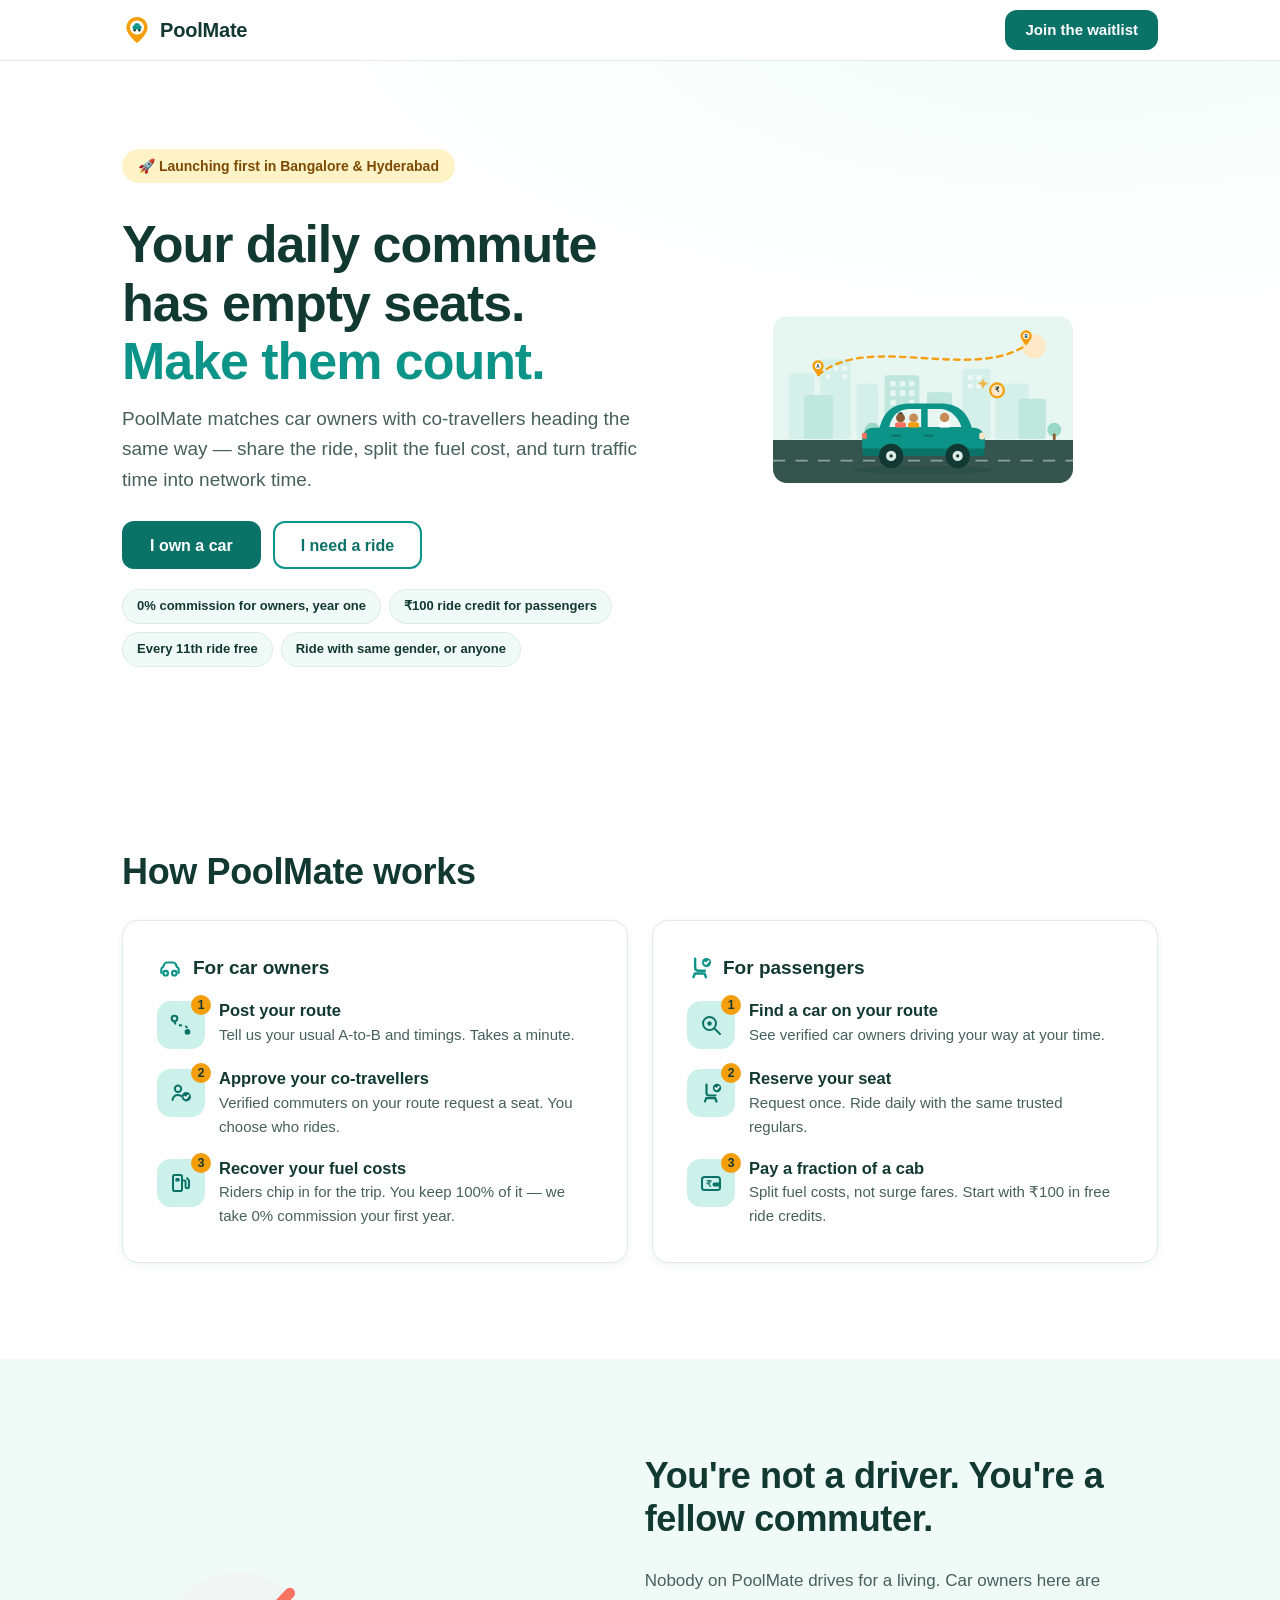
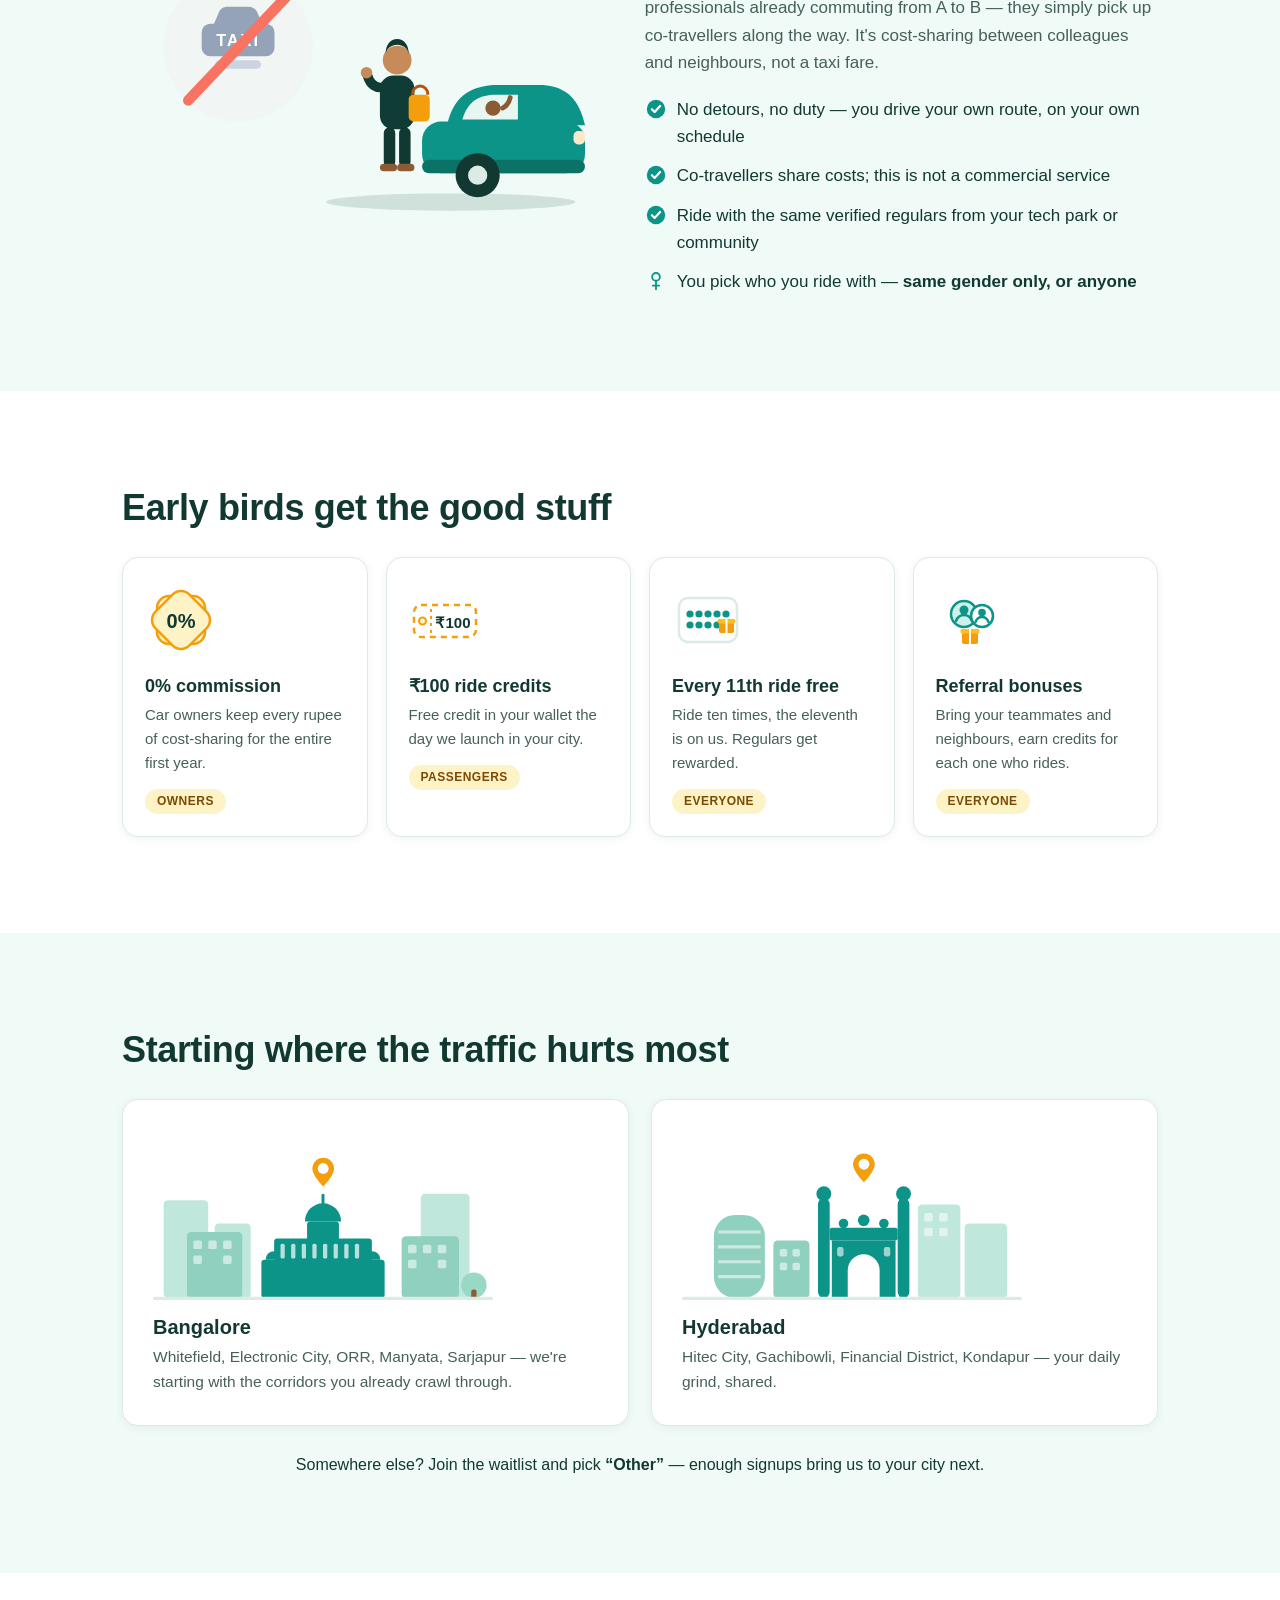
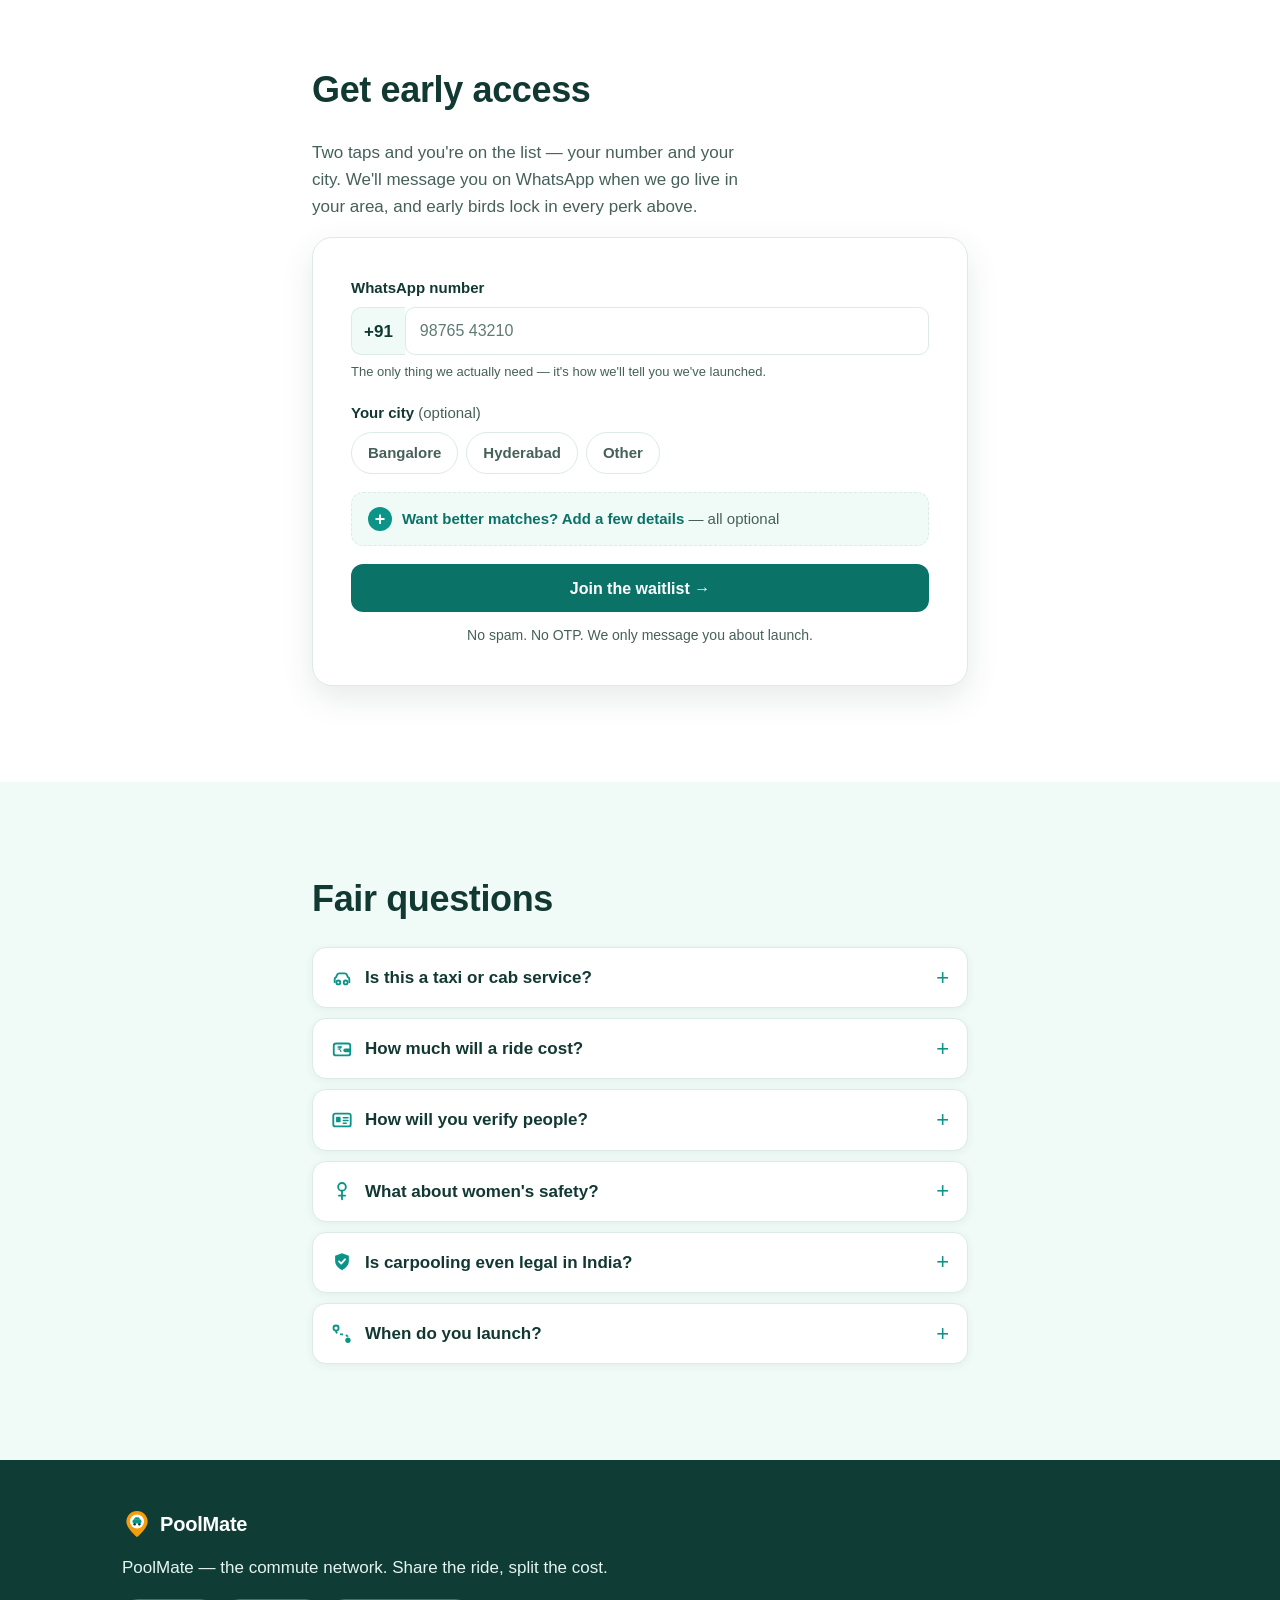
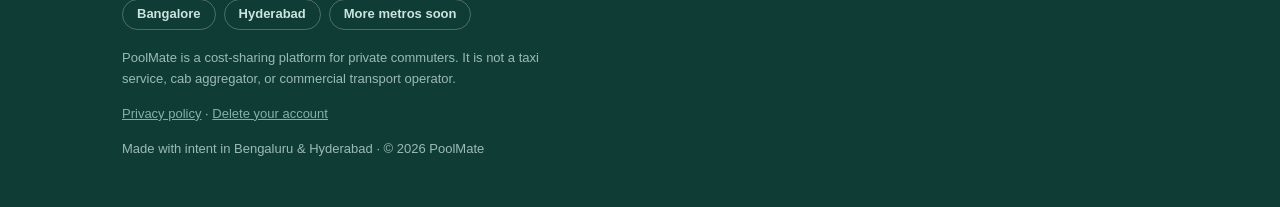
==== commit 02a3f25f: "Add privacy policy and account-deletion pages (store requirements) Both Play and App Store require a" ====
--- a/index.html
+++ b/index.html
@@ -508,6 +508,28 @@
     </div>
   </section>
 
+  <!-- ============ get the app (revealed by js/config.js APP_DOWNLOAD) ============ -->
+  <section id="get-app" class="section get-app" hidden>
+    <div class="container narrow" style="text-align:center">
+      <h2 class="section-title reveal">Get the PoolMate app</h2>
+      <p class="section-sub reveal" style="margin-inline:auto">
+        The beta is live for Android. Download the app, sign in with Google, and
+        start sharing your commute.
+      </p>
+      <p class="reveal">
+        <a class="btn btn-primary" id="apkDownloadBtn" href="#" rel="noopener">
+          ⤓ Download for Android (beta)
+        </a>
+      </p>
+      <p class="app-note reveal">
+        Your phone may warn about installing outside the Play Store — that's
+        normal for a beta. Tap <strong>Install anyway</strong>.
+        <span id="apkChecksum"></span><br>
+        iPhone version coming soon.
+      </p>
+    </div>
+  </section>
+
   <!-- ============ waitlist ============ -->
   <section id="waitlist" class="section waitlist">
     <div class="container narrow">
@@ -689,6 +711,7 @@
       <li>More metros soon</li>
     </ul>
     <p class="footer-fine"><span data-app-name>PoolMate</span> is a cost-sharing platform for private commuters. It is not a taxi service, cab aggregator, or commercial transport operator.</p>
+    <p class="footer-fine"><a href="privacy.html">Privacy policy</a> · <a href="delete-account.html">Delete your account</a></p>
     <p class="footer-fine">Made with intent in Bengaluru &amp; Hyderabad · © 2026 <span data-app-name>PoolMate</span></p>
   </div>
 </footer>
--- a/css/styles.css
+++ b/css/styles.css
@@ -811,3 +811,33 @@
     transition: none;
   }
 }
+
+/* ---------- get the app ---------- */
+
+.get-app { background: var(--bg-tint); }
+.get-app .section-sub { max-width: 46ch; }
+.app-note {
+  font-size: 0.875rem;
+  color: var(--body);
+  max-width: 52ch;
+  margin: 14px auto 0;
+}
+
+/* ---------- legal pages (privacy, deletion) ---------- */
+
+.legal h1 {
+  font-size: clamp(1.75rem, 5vw, 2.5rem);
+  font-weight: 800;
+  letter-spacing: -0.01em;
+}
+.legal h2 {
+  font-size: 1.1875rem;
+  font-weight: 700;
+  margin-top: 2em;
+  margin-bottom: 0.4em;
+}
+.legal-meta { font-size: 0.875rem; color: var(--body); margin-bottom: 2em; }
+.legal ul, .legal ol { padding-left: 1.25em; margin: 0 0 1em; }
+.legal li { margin-bottom: 0.5em; }
+.legal a { font-weight: 600; }
+.site-footer a { color: #A7D9CE; }
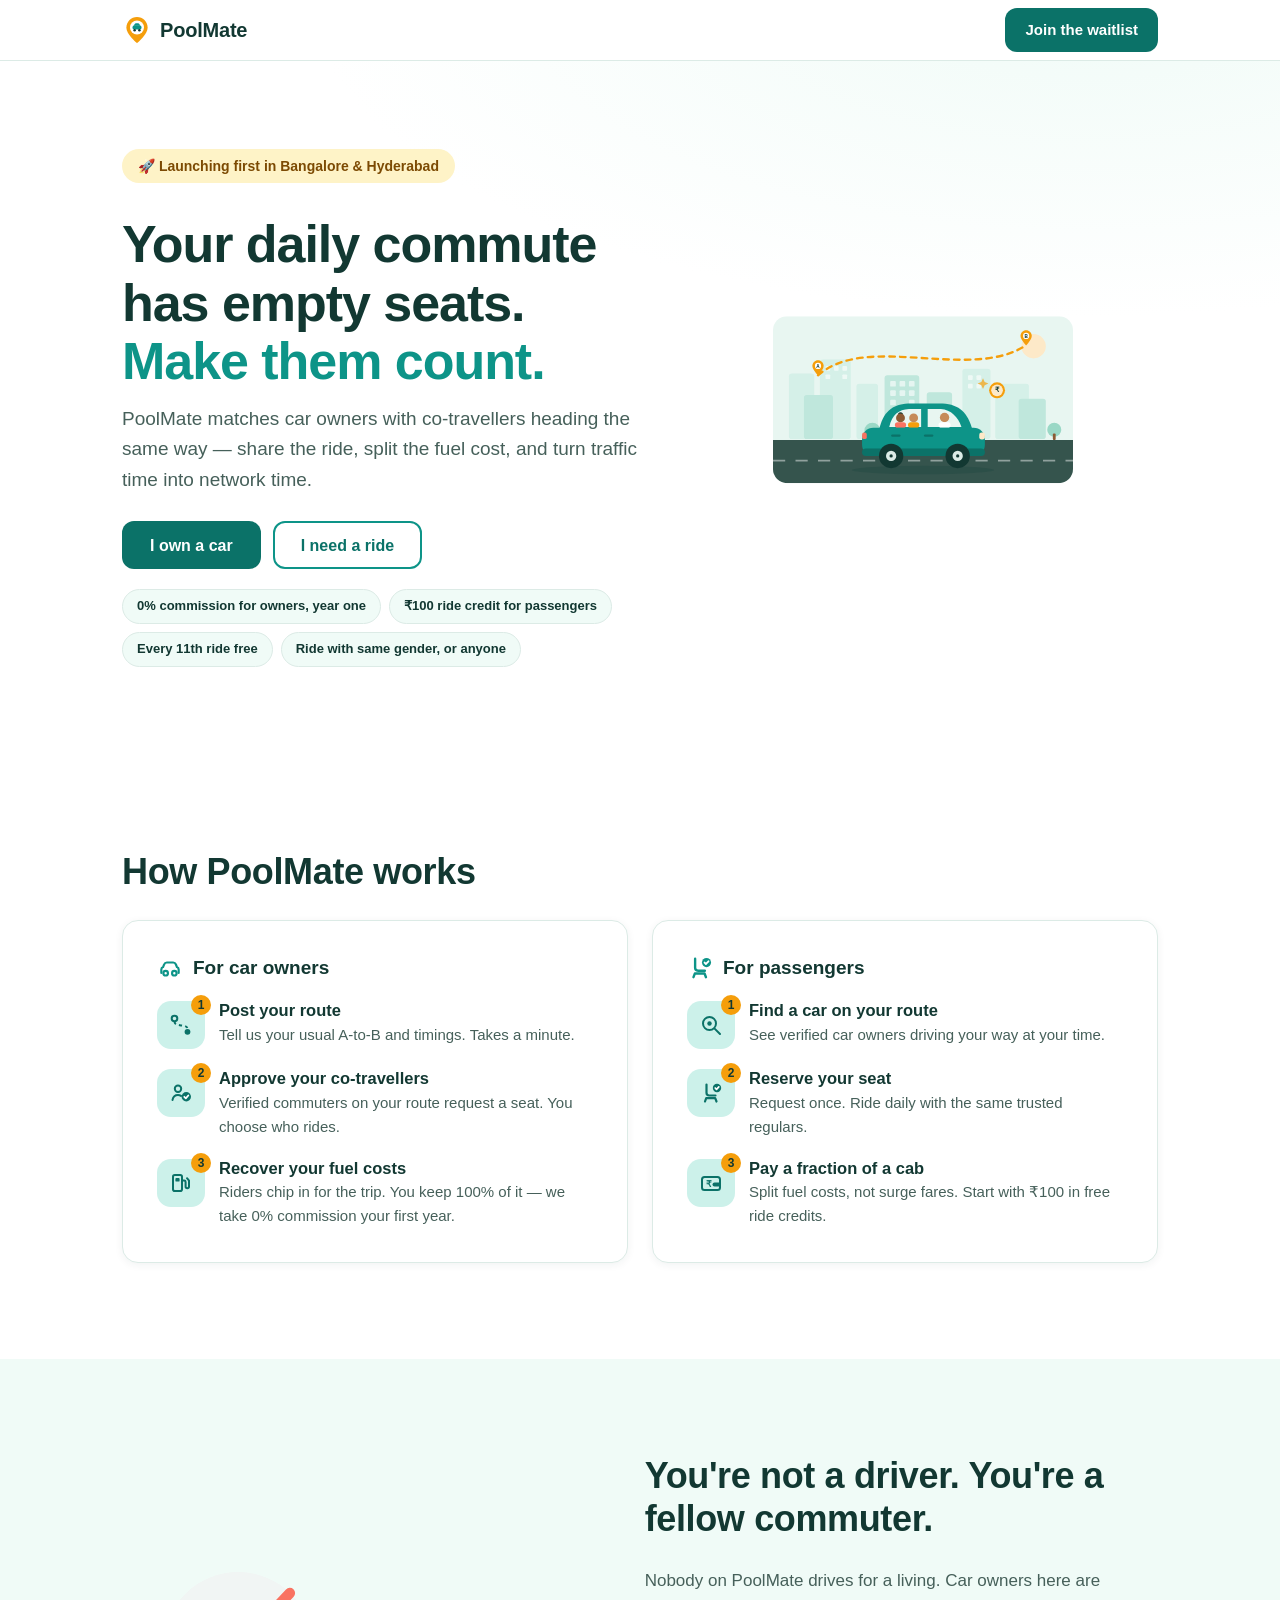
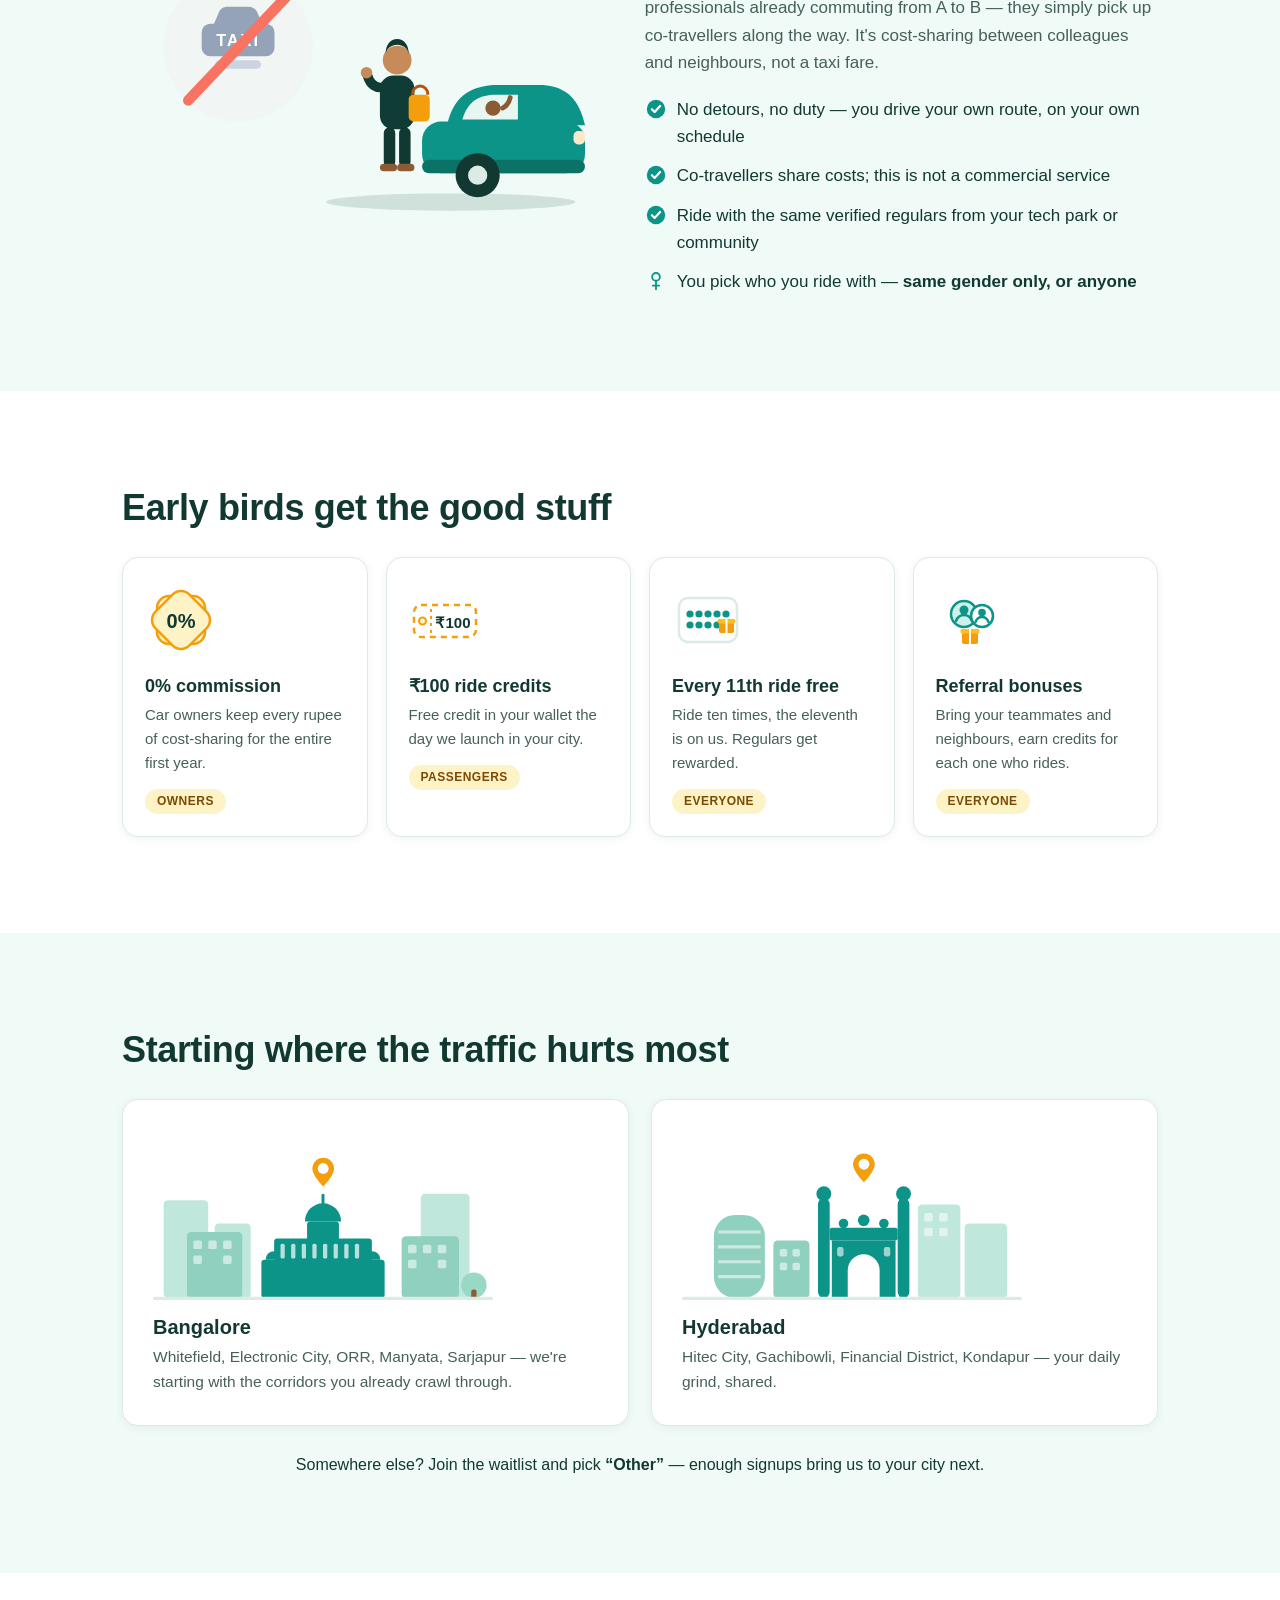
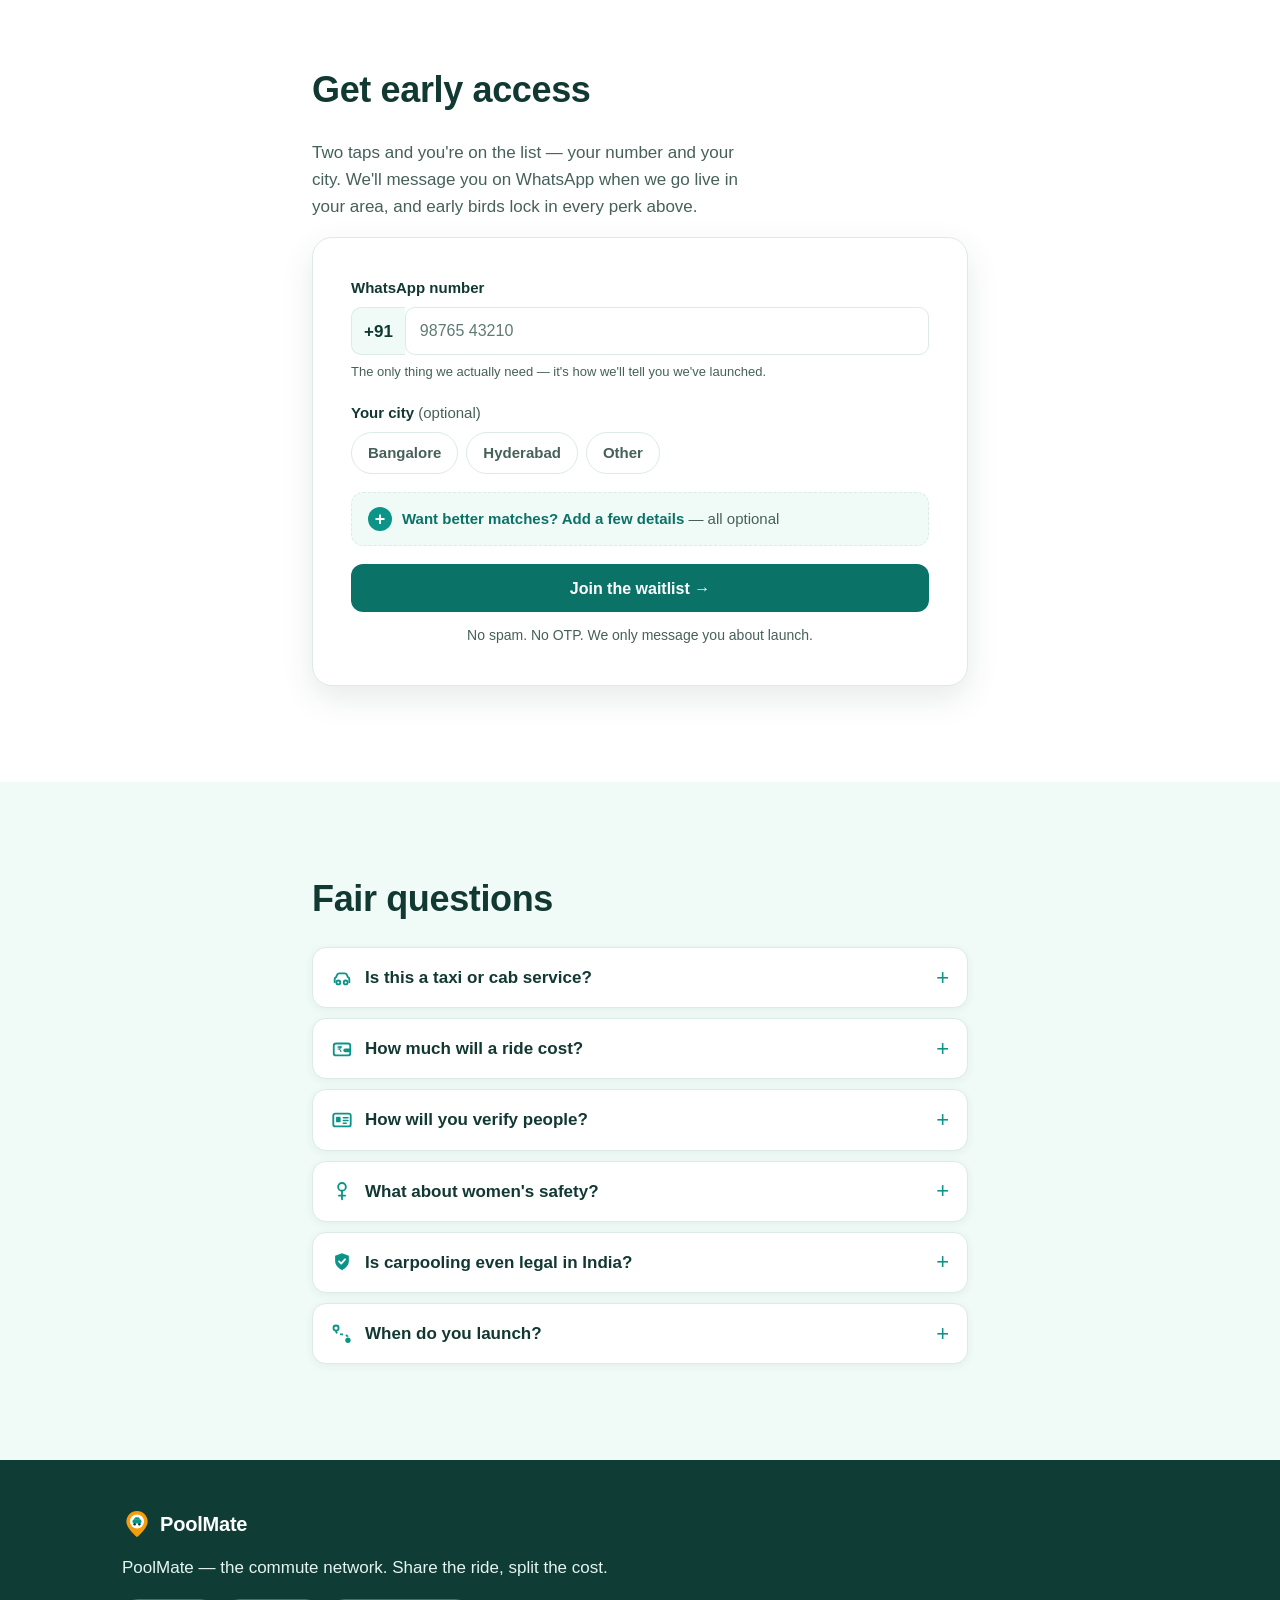
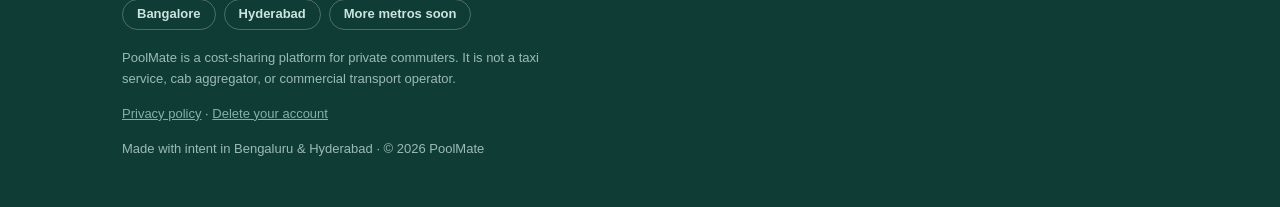
==== commit 72c2bdc4: "Production hardening: reliable form submits, honest privacy policy, SEO pack - Waitlist form now rea" ====
--- a/index.html
+++ b/index.html
@@ -10,13 +10,92 @@
   <meta property="og:title" content="PoolMate — Share your commute. Split the cost.">
   <meta property="og:description" content="Car owners and co-travellers on the same route, sharing the ride and splitting fuel costs. Launching first in Bangalore & Hyderabad. Join the waitlist.">
   <meta property="og:url" content="https://williamscott701.github.io/poolmate/">
-  <meta property="og:image" content="https://williamscott701.github.io/poolmate/assets/og.png">
+  <meta property="og:image" content="https://williamscott701.github.io/poolmate/assets/og.jpg">
   <meta property="og:image:width" content="1200">
   <meta property="og:image:height" content="630">
   <meta name="twitter:card" content="summary_large_image">
-  <meta name="twitter:image" content="https://williamscott701.github.io/poolmate/assets/og.png">
+  <meta name="twitter:image" content="https://williamscott701.github.io/poolmate/assets/og.jpg">
+  <link rel="canonical" href="https://williamscott701.github.io/poolmate/">
+  <script type="application/ld+json">
+  {
+    "@context": "https://schema.org",
+    "@graph": [
+      {
+        "@type": "Organization",
+        "@id": "https://williamscott701.github.io/poolmate/#organization",
+        "name": "PoolMate",
+        "url": "https://williamscott701.github.io/poolmate/",
+        "logo": "https://williamscott701.github.io/poolmate/assets/apple-touch-icon.png",
+        "email": "williamscott701@gmail.com",
+        "areaServed": ["Bangalore", "Hyderabad"]
+      },
+      {
+        "@type": "WebSite",
+        "@id": "https://williamscott701.github.io/poolmate/#website",
+        "name": "PoolMate",
+        "url": "https://williamscott701.github.io/poolmate/",
+        "publisher": { "@id": "https://williamscott701.github.io/poolmate/#organization" }
+      },
+      {
+        "@type": "FAQPage",
+        "@id": "https://williamscott701.github.io/poolmate/#faq",
+        "mainEntity": [
+          {
+            "@type": "Question",
+            "name": "Is this a taxi or cab service?",
+            "acceptedAnswer": {
+              "@type": "Answer",
+              "text": "No. PoolMate connects private car owners with co-travellers on the same route. Owners are commuters, not commercial drivers — co-travellers simply share the cost of a trip that was happening anyway."
+            }
+          },
+          {
+            "@type": "Question",
+            "name": "How much will a ride cost?",
+            "acceptedAnswer": {
+              "@type": "Answer",
+              "text": "A fraction of a cab. PoolMate suggests a fair per-seat share from the actual distance — fuel and tolls split between everyone in the car. Owners can adjust it up to 20% either way, and you can bid within 10% of what they ask. No surge pricing, ever. PoolMate takes a flat ₹5 per seat as a platform fee (you start with ₹100 in credits), and 0% commission on what you share with your co-travellers."
+            }
+          },
+          {
+            "@type": "Question",
+            "name": "How will you verify people?",
+            "acceptedAnswer": {
+              "@type": "Answer",
+              "text": "Every member will complete verification before their first ride — government ID, selfie match, and where possible, company email verification for IT-park commuters and community verification for gated societies. No anonymous profiles."
+            }
+          },
+          {
+            "@type": "Question",
+            "name": "What about women's safety?",
+            "acceptedAnswer": {
+              "@type": "Answer",
+              "text": "Safety is designed in, not bolted on. Every member sets a “Ride with” preference — same gender only or anyone — and we only ever match you within it. That works for owners and passengers alike, alongside verified-only profiles, live trip sharing, and an in-app SOS. Tell us your preference on the waitlist and we'll honour it from your very first ride."
+            }
+          },
+          {
+            "@type": "Question",
+            "name": "Is carpooling even legal in India?",
+            "acceptedAnswer": {
+              "@type": "Answer",
+              "text": "Sharing commute costs in a private car is not the same as running a commercial taxi — no one earns a profit, costs are simply split. We cap contributions at cost-sharing levels and follow state transport guidelines as they evolve."
+            }
+          },
+          {
+            "@type": "Question",
+            "name": "When do you launch?",
+            "acceptedAnswer": {
+              "@type": "Answer",
+              "text": "We go live community-by-community in Bangalore and Hyderabad first — IT parks and large residential communities with the most waitlist signups open earliest. Joining the waitlist (and referring your commute buddies) directly speeds up your area."
+            }
+          }
+        ]
+      }
+    ]
+  }
+  </script>
   <link rel="icon" type="image/svg+xml" href="assets/favicon.svg">
   <link rel="apple-touch-icon" href="assets/apple-touch-icon.png">
+  <link rel="manifest" href="assets/site.webmanifest">
   <link rel="stylesheet" href="css/styles.css">
   <script>document.documentElement.classList.remove("no-js");</script>
 </head>
@@ -513,8 +592,8 @@
     <div class="container narrow" style="text-align:center">
       <h2 class="section-title reveal">Get the PoolMate app</h2>
       <p class="section-sub reveal" style="margin-inline:auto">
-        The beta is live for Android. Download the app, sign in with Google, and
-        start sharing your commute.
+        The Android beta is ready to install. Download the app, sign in with
+        Google, and start sharing your commute.
       </p>
       <p class="reveal">
         <a class="btn btn-primary" id="apkDownloadBtn" href="#" rel="noopener">
@@ -630,11 +709,9 @@
             <label>Leave this field empty <input type="text" name="hp_note" tabindex="-1" autocomplete="off"></label>
           </div>
           <input type="hidden" name="source" value="landing-v2">
-          <input type="hidden" name="submitted_at" value="">
           <input type="hidden" name="utm_source" value="">
           <input type="hidden" name="utm_medium" value="">
           <input type="hidden" name="utm_campaign" value="">
-          <input type="hidden" name="page_seconds" value="">
 
           <div class="form-error" id="formError" role="alert" aria-live="assertive" hidden>
             <p>That didn't go through — your details are saved right here. Check your connection and tap Join again.</p>
@@ -673,7 +750,7 @@
         </details>
         <details class="faq-item">
           <summary><svg class="icon" aria-hidden="true"><use href="#i-wallet"/></svg> How much will a ride cost?</summary>
-          <p>A fraction of a cab. Contributions are pegged to actual travel costs — fuel and tolls, split between everyone in the car. No surge pricing, ever. And car owners pay us zero commission for the first year.</p>
+          <p>A fraction of a cab. PoolMate suggests a fair per-seat share from the actual distance — fuel and tolls split between everyone in the car. Owners can adjust it up to 20% either way, and you can bid within 10% of what they ask. No surge pricing, ever. PoolMate takes a flat ₹5 per seat as a platform fee (you start with ₹100 in credits), and 0% commission on what you share with your co-travellers.</p>
         </details>
         <details class="faq-item">
           <summary><svg class="icon" aria-hidden="true"><use href="#i-idcard"/></svg> How will you verify people?</summary>
--- a/css/styles.css
+++ b/css/styles.css
@@ -39,6 +39,9 @@
   html { scroll-behavior: smooth; }
 }
 
+/* Anchor jumps (#waitlist etc.) must land clear of the sticky header. */
+[id] { scroll-margin-top: 76px; }
+
 body {
   margin: 0;
   font-family: var(--font);
@@ -150,7 +153,7 @@
 .btn-whatsapp:hover { background: var(--whatsapp-dark); }
 .btn-whatsapp .icon { color: #fff; }
 
-.btn-sm { min-height: 40px; padding: 6px 18px; font-size: 0.9375rem; }
+.btn-sm { min-height: 44px; padding: 6px 18px; font-size: 0.9375rem; }
 .btn-block { width: 100%; }
 
 .btn[disabled] { opacity: 0.65; cursor: default; }
@@ -490,7 +493,6 @@
   border-radius: 10px;
   font-weight: 700;
   font-size: 0.9375rem;
-  white-space: nowrap;
   color: var(--body);
   cursor: pointer;
   transition: background-color 0.15s ease, color 0.15s ease, box-shadow 0.15s ease;
@@ -504,6 +506,11 @@
 .role-option input:focus-visible + .role-face {
   outline: 3px solid var(--primary-dark);
   outline-offset: 2px;
+}
+/* Keep "Car owner" on one line inside the ~110px columns of tiny phones */
+@media (max-width: 360px) {
+  .role-face { font-size: 0.875rem; gap: 6px; }
+  .role-face .icon { width: 18px; height: 18px; }
 }
 
 .field { margin-bottom: 18px; }
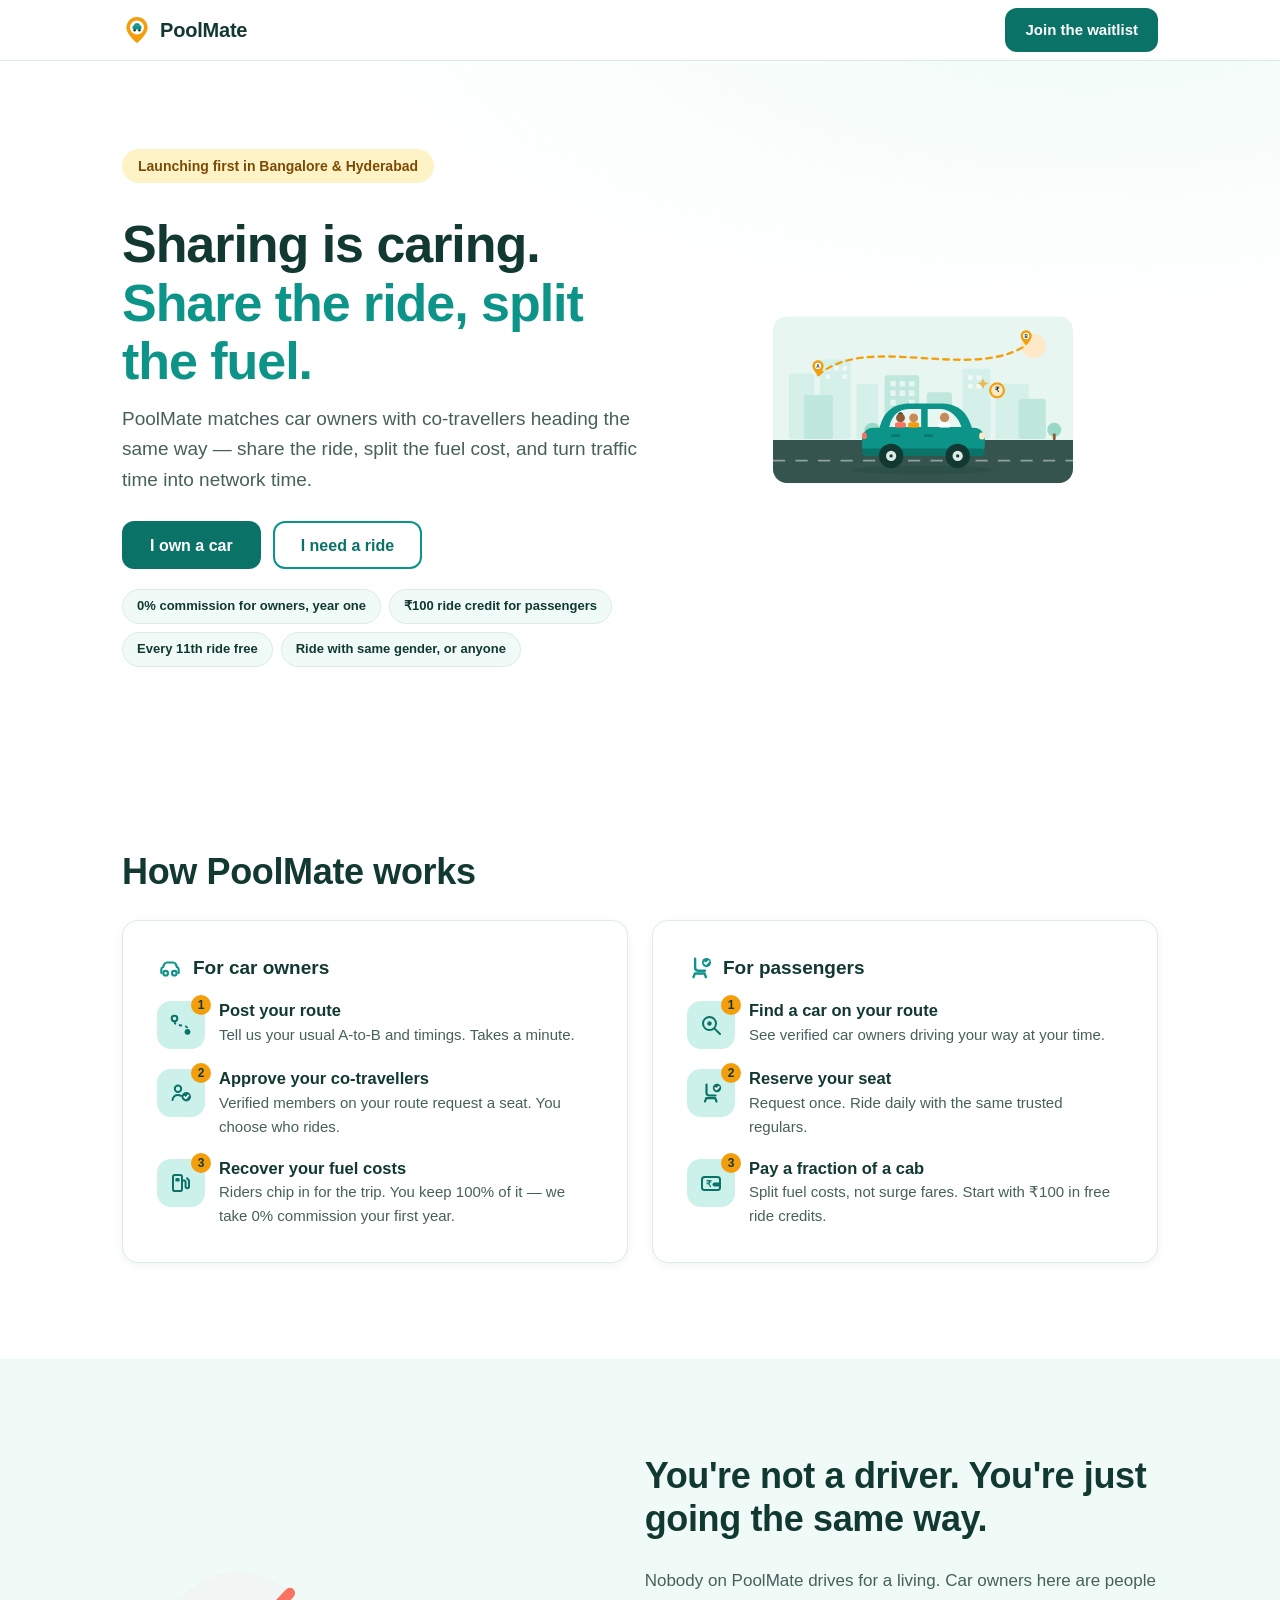
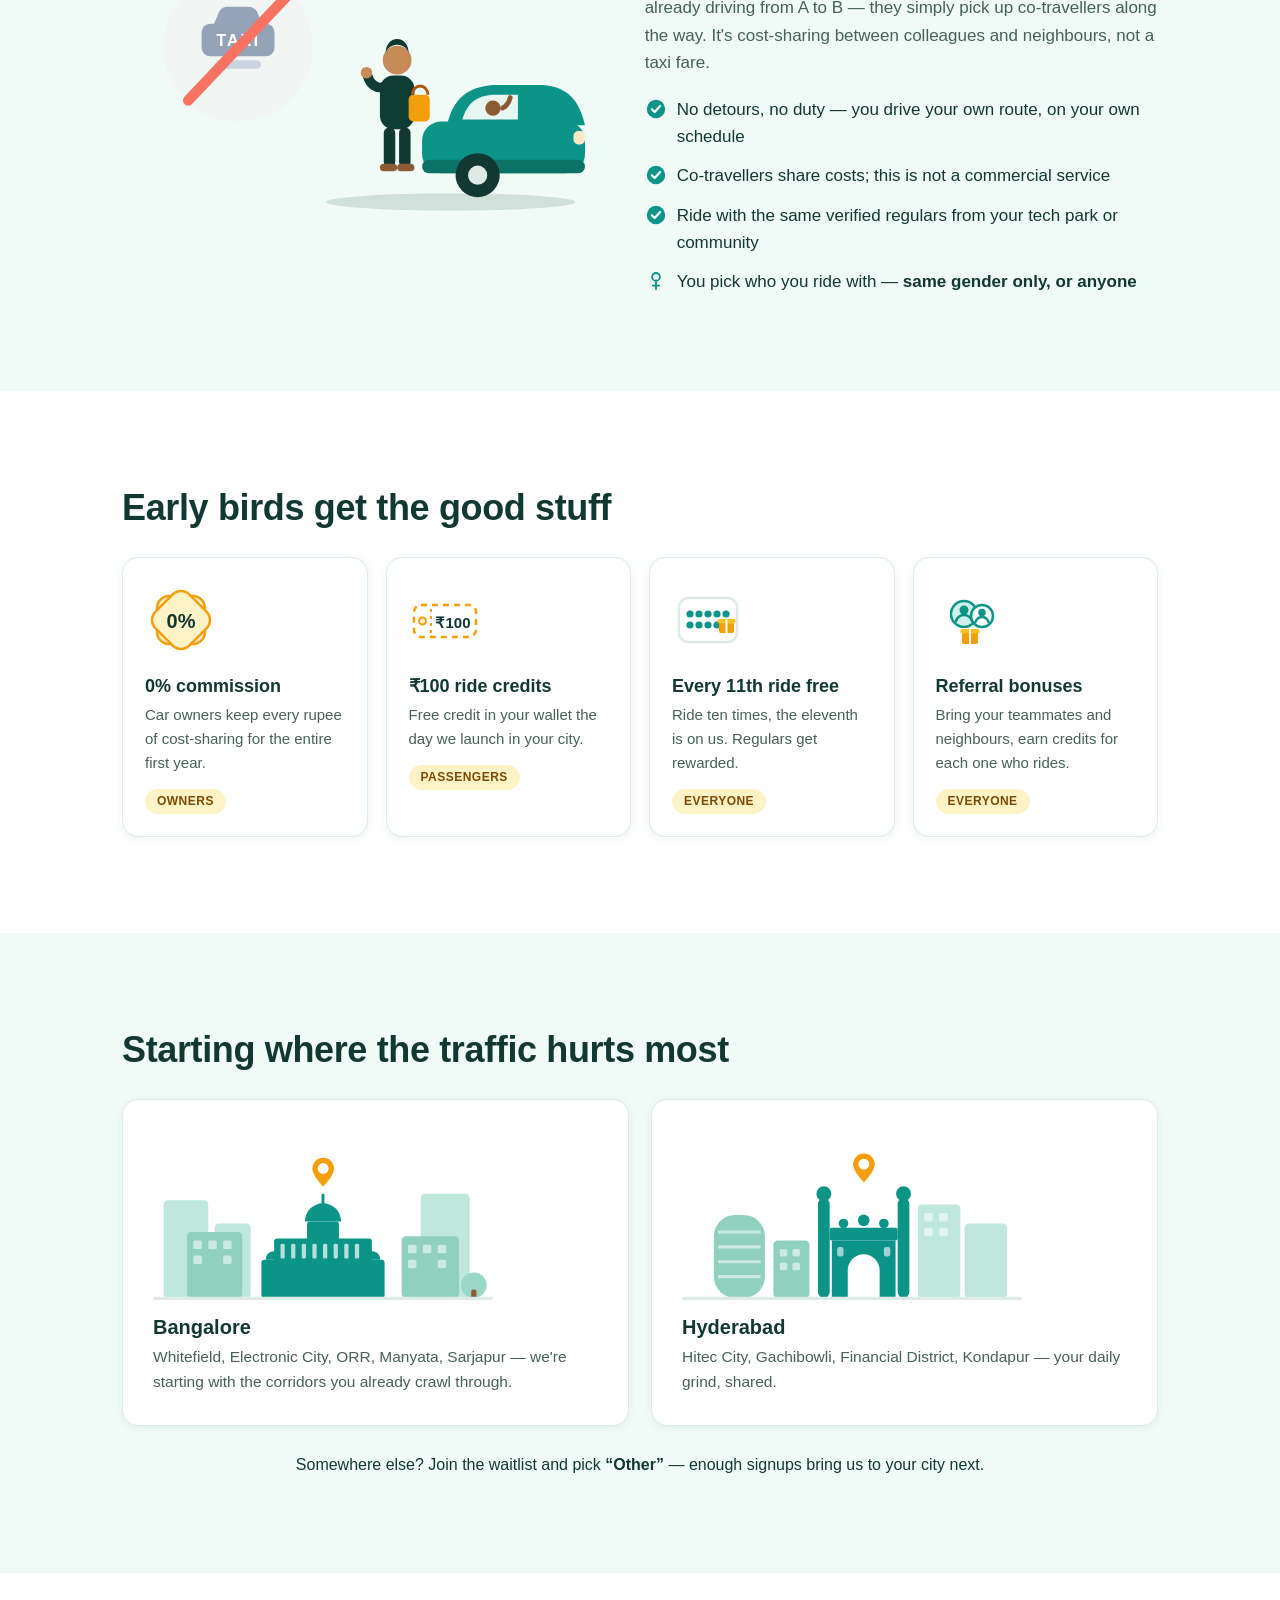
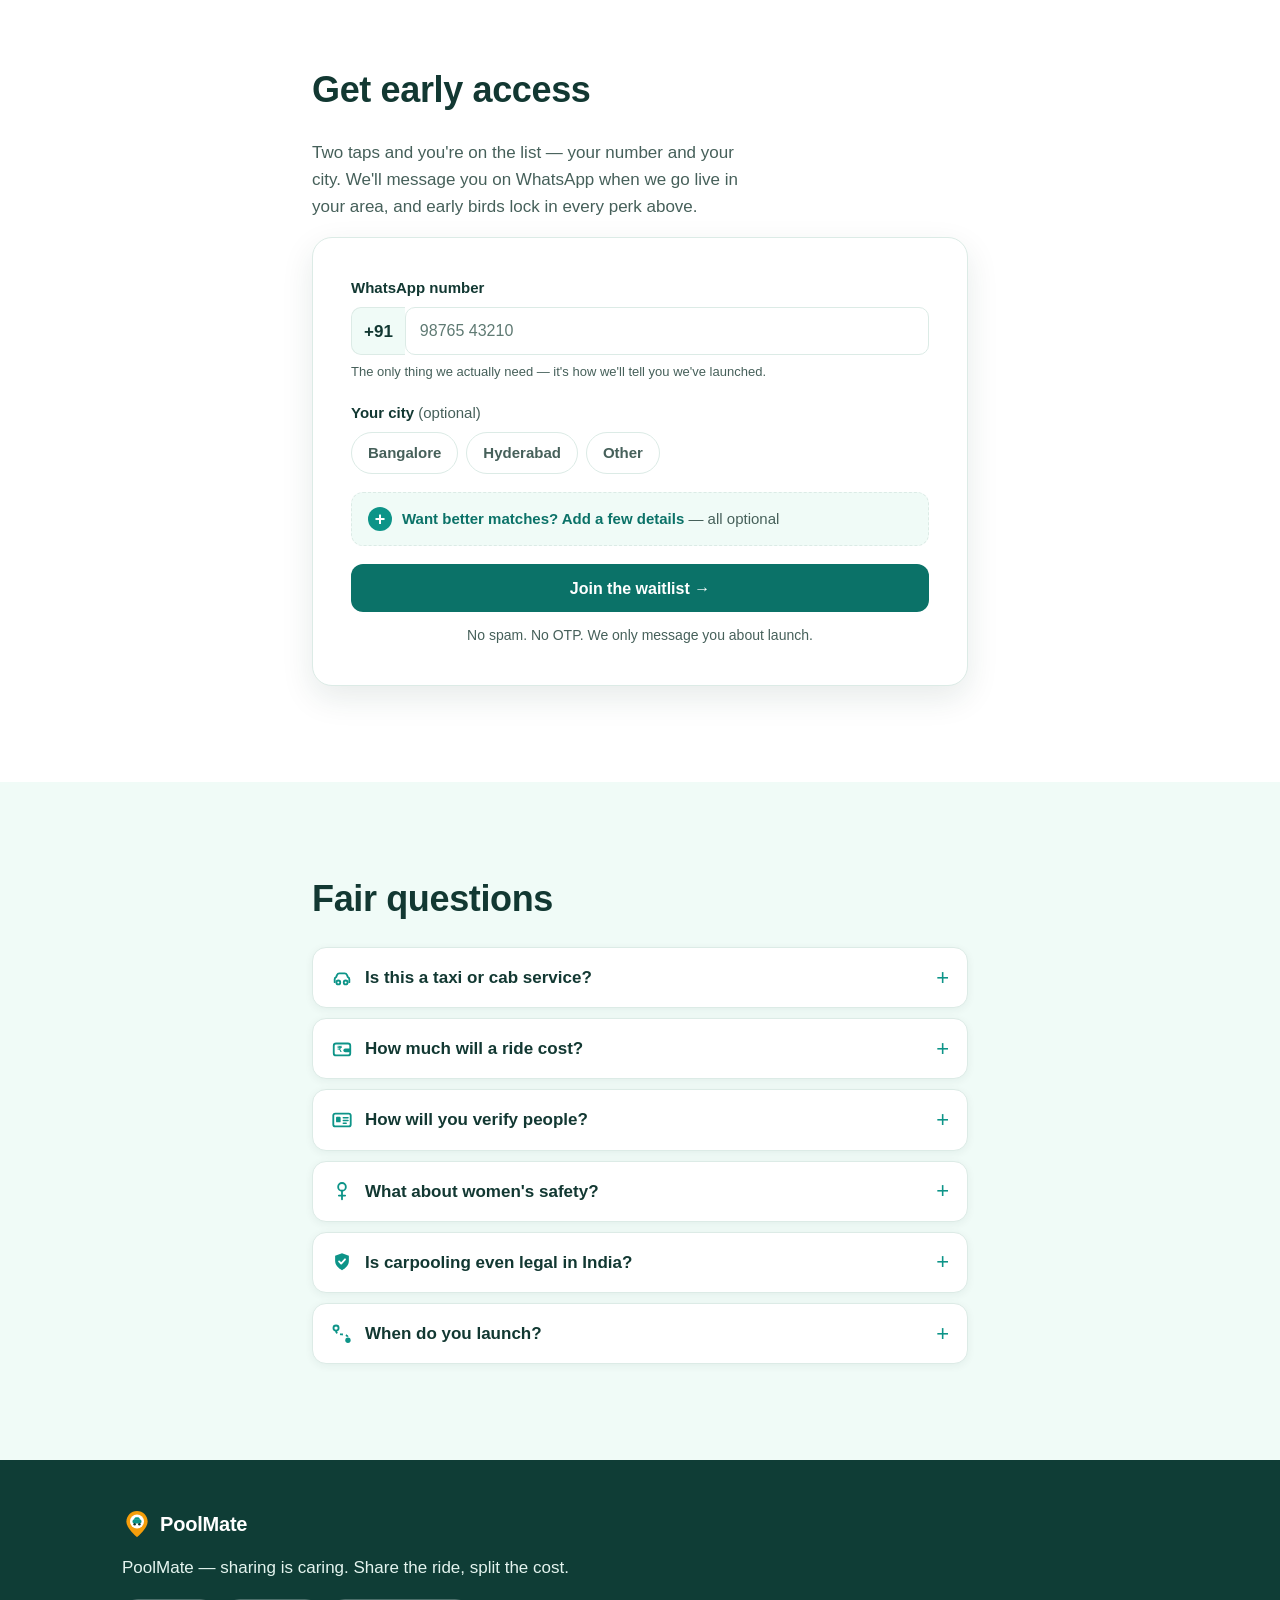
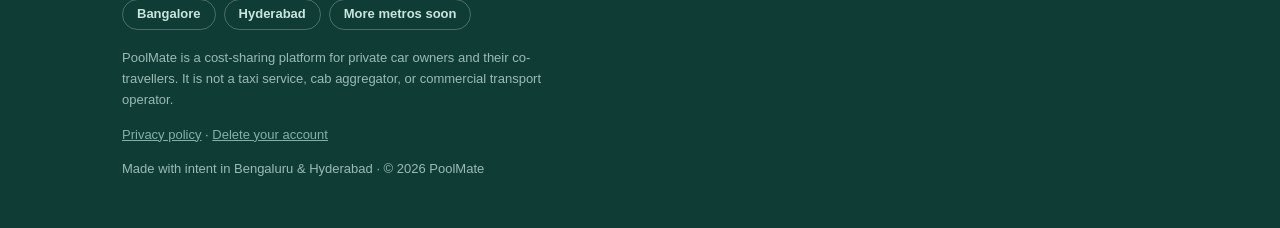
==== commit cd458bae: "Retag the site: sharing is caring, commute framing out The page was built on "your daily commute" --" ====
--- a/index.html
+++ b/index.html
@@ -3,49 +3,49 @@
 <head>
   <meta charset="utf-8">
   <meta name="viewport" content="width=device-width, initial-scale=1">
-  <title>PoolMate — Share your commute. Split the cost.</title>
-  <meta name="description" content="PoolMate matches car owners with co-travellers on the same route in Bangalore & Hyderabad. You're not a driver — you're a fellow commuter. Join the waitlist.">
+  <title>PoolMate — Sharing is caring. Share rides, split the fuel.</title>
+  <meta name="description" content="Sharing is caring. PoolMate matches car owners with co-travellers on the same route in Bangalore &amp; Hyderabad. Share the ride, split the fuel cost. Join the waitlist.">
   <meta name="theme-color" content="#0D9488">
   <meta property="og:type" content="website">
-  <meta property="og:title" content="PoolMate — Share your commute. Split the cost.">
-  <meta property="og:description" content="Car owners and co-travellers on the same route, sharing the ride and splitting fuel costs. Launching first in Bangalore & Hyderabad. Join the waitlist.">
-  <meta property="og:url" content="https://williamscott701.github.io/poolmate/">
-  <meta property="og:image" content="https://williamscott701.github.io/poolmate/assets/og.jpg">
+  <meta property="og:title" content="PoolMate — Sharing is caring. Share rides, split the fuel.">
+  <meta property="og:description" content="Sharing is caring. Car owners and co-travellers on the same route, sharing the ride and splitting fuel costs. Launching first in Bangalore &amp; Hyderabad. Join the waitlist.">
+  <meta property="og:url" content="https://poolmateapp.com/">
+  <meta property="og:image" content="https://poolmateapp.com/assets/og.jpg">
   <meta property="og:image:width" content="1200">
   <meta property="og:image:height" content="630">
   <meta name="twitter:card" content="summary_large_image">
-  <meta name="twitter:image" content="https://williamscott701.github.io/poolmate/assets/og.jpg">
-  <link rel="canonical" href="https://williamscott701.github.io/poolmate/">
+  <meta name="twitter:image" content="https://poolmateapp.com/assets/og.jpg">
+  <link rel="canonical" href="https://poolmateapp.com/">
   <script type="application/ld+json">
   {
     "@context": "https://schema.org",
     "@graph": [
       {
         "@type": "Organization",
-        "@id": "https://williamscott701.github.io/poolmate/#organization",
+        "@id": "https://poolmateapp.com/#organization",
         "name": "PoolMate",
-        "url": "https://williamscott701.github.io/poolmate/",
-        "logo": "https://williamscott701.github.io/poolmate/assets/apple-touch-icon.png",
+        "url": "https://poolmateapp.com/",
+        "logo": "https://poolmateapp.com/assets/apple-touch-icon.png",
         "email": "williamscott701@gmail.com",
         "areaServed": ["Bangalore", "Hyderabad"]
       },
       {
         "@type": "WebSite",
-        "@id": "https://williamscott701.github.io/poolmate/#website",
+        "@id": "https://poolmateapp.com/#website",
         "name": "PoolMate",
-        "url": "https://williamscott701.github.io/poolmate/",
-        "publisher": { "@id": "https://williamscott701.github.io/poolmate/#organization" }
+        "url": "https://poolmateapp.com/",
+        "publisher": { "@id": "https://poolmateapp.com/#organization" }
       },
       {
         "@type": "FAQPage",
-        "@id": "https://williamscott701.github.io/poolmate/#faq",
+        "@id": "https://poolmateapp.com/#faq",
         "mainEntity": [
           {
             "@type": "Question",
             "name": "Is this a taxi or cab service?",
             "acceptedAnswer": {
               "@type": "Answer",
-              "text": "No. PoolMate connects private car owners with co-travellers on the same route. Owners are commuters, not commercial drivers — co-travellers simply share the cost of a trip that was happening anyway."
+              "text": "No. PoolMate connects private car owners with co-travellers on the same route. Owners are private individuals, not commercial drivers — co-travellers simply share the cost of a trip that was happening anyway."
             }
           },
           {
@@ -61,7 +61,7 @@
             "name": "How will you verify people?",
             "acceptedAnswer": {
               "@type": "Answer",
-              "text": "Every member will complete verification before their first ride — government ID, selfie match, and where possible, company email verification for IT-park commuters and community verification for gated societies. No anonymous profiles."
+              "text": "Every member will complete verification before their first ride — government ID, selfie match, and where possible, company email verification for IT-park employees and community verification for gated societies. No anonymous profiles."
             }
           },
           {
@@ -77,7 +77,7 @@
             "name": "Is carpooling even legal in India?",
             "acceptedAnswer": {
               "@type": "Answer",
-              "text": "Sharing commute costs in a private car is not the same as running a commercial taxi — no one earns a profit, costs are simply split. We cap contributions at cost-sharing levels and follow state transport guidelines as they evolve."
+              "text": "Sharing travel costs in a private car is not the same as running a commercial taxi — no one earns a profit, costs are simply split. We cap contributions at cost-sharing levels and follow state transport guidelines as they evolve."
             }
           },
           {
@@ -85,7 +85,7 @@
             "name": "When do you launch?",
             "acceptedAnswer": {
               "@type": "Answer",
-              "text": "We go live community-by-community in Bangalore and Hyderabad first — IT parks and large residential communities with the most waitlist signups open earliest. Joining the waitlist (and referring your commute buddies) directly speeds up your area."
+              "text": "We go live community-by-community in Bangalore and Hyderabad first — IT parks and large residential communities with the most waitlist signups open earliest. Joining the waitlist (and referring the people you travel with) directly speeds up your area."
             }
           }
         ]
@@ -197,8 +197,8 @@
   <section id="hero" class="hero">
     <div class="container hero-grid">
       <div class="hero-copy">
-        <p class="pill reveal">🚀 Launching first in Bangalore &amp; Hyderabad</p>
-        <h1 class="hero-title reveal d1">Your daily commute has empty seats. <em>Make them count.</em></h1>
+        <p class="pill reveal">Launching first in Bangalore &amp; Hyderabad</p>
+        <h1 class="hero-title reveal d1">Sharing is caring. <em>Share the ride, split the fuel.</em></h1>
         <p class="hero-sub reveal d2"><span data-app-name>PoolMate</span> matches car owners with co-travellers heading the same way — share the ride, split the fuel cost, and turn traffic time into network time.</p>
         <div class="hero-ctas reveal d3">
           <a class="btn btn-primary" href="#waitlist" data-role="owner">I own a car</a>
@@ -329,7 +329,7 @@
             </li>
             <li class="step">
               <span class="step-icon"><svg class="icon" aria-hidden="true"><use href="#i-approve"/></svg></span>
-              <div><h4>Approve your co-travellers</h4><p>Verified commuters on your route request a seat. You choose who rides.</p></div>
+              <div><h4>Approve your co-travellers</h4><p>Verified members on your route request a seat. You choose who rides.</p></div>
             </li>
             <li class="step">
               <span class="step-icon"><svg class="icon" aria-hidden="true"><use href="#i-fuel"/></svg></span>
@@ -363,7 +363,7 @@
     <div class="container pos-grid">
       <div class="pos-visual reveal">
         <svg class="pos-art" viewBox="0 0 480 360" xmlns="http://www.w3.org/2000/svg" role="img" aria-labelledby="posArtTitle">
-          <title id="posArtTitle">A crossed-out taxi sign next to a commuter standing proudly by their own car with a friendly co-passenger</title>
+          <title id="posArtTitle">A crossed-out taxi sign next to a car owner standing proudly by their own car with a friendly co-passenger</title>
           <!-- crossed-out taxi -->
           <g>
             <circle cx="118" cy="150" r="78" fill="#F1F5F4"/>
@@ -373,7 +373,7 @@
             <rect x="94" y="164" width="48" height="9" rx="4.5" fill="#CBD5E1"/>
             <line x1="66" y1="206" x2="172" y2="94" stroke="#F97362" stroke-width="11" stroke-linecap="round"/>
           </g>
-          <!-- commuter + own car -->
+          <!-- car owner + own car -->
           <g>
             <ellipse cx="340" cy="312" rx="130" ry="9" fill="#0F3D36" opacity="0.14"/>
             <!-- car front half, driving in from the right -->
@@ -386,7 +386,7 @@
             <rect x="310" y="268" width="170" height="14" rx="7" fill="#0B7268"/>
             <rect x="468" y="238" width="12" height="14" rx="5" fill="#FDE9C8"/>
             <circle cx="368" cy="284" r="23" fill="#123832"/><circle cx="368" cy="284" r="10" fill="#DCEBE6"/>
-            <!-- commuter figure -->
+            <!-- car owner figure -->
             <g>
               <circle cx="284" cy="164" r="15" fill="#C68B59"/>
               <path d="M284 148c-6 0-11 4-12 9 0-9 5-15 12-15s12 6 12 15c-1-5-6-9-12-9z" fill="#123832"/>
@@ -407,8 +407,8 @@
         </svg>
       </div>
       <div class="pos-copy">
-        <h2 class="section-title reveal">You're not a driver. You're a fellow commuter.</h2>
-        <p class="reveal d1">Nobody on <span data-app-name>PoolMate</span> drives for a living. Car owners here are professionals already commuting from A to B — they simply pick up co-travellers along the way. It's cost-sharing between colleagues and neighbours, not a taxi fare.</p>
+        <h2 class="section-title reveal">You're not a driver. You're just going the same way.</h2>
+        <p class="reveal d1">Nobody on <span data-app-name>PoolMate</span> drives for a living. Car owners here are people already driving from A to B — they simply pick up co-travellers along the way. It's cost-sharing between colleagues and neighbours, not a taxi fare.</p>
         <ul class="check-list reveal d2">
           <li><svg class="icon" aria-hidden="true"><use href="#i-check-circle"/></svg> No detours, no duty — you drive your own route, on your own schedule</li>
           <li><svg class="icon" aria-hidden="true"><use href="#i-check-circle"/></svg> Co-travellers share costs; this is not a commercial service</li>
@@ -593,7 +593,7 @@
       <h2 class="section-title reveal">Get the PoolMate app</h2>
       <p class="section-sub reveal" style="margin-inline:auto">
         The Android beta is ready to install. Download the app, sign in with
-        Google, and start sharing your commute.
+        Google, and start sharing rides.
       </p>
       <p class="reveal">
         <a class="btn btn-primary" id="apkDownloadBtn" href="#" rel="noopener">
@@ -673,7 +673,7 @@
               </div>
 
               <fieldset class="field field-chips" id="frequencyGroup">
-                <legend>How often do you commute?</legend>
+                <legend>How often do you travel this route?</legend>
                 <div class="chips">
                   <label class="chip"><input type="radio" name="frequency" value="1-2 days/week"><span>1–2 days/wk</span></label>
                   <label class="chip"><input type="radio" name="frequency" value="3-4 days/week"><span>3–4 days/wk</span></label>
@@ -746,7 +746,7 @@
       <div class="faq-list reveal d1">
         <details class="faq-item">
           <summary><svg class="icon" aria-hidden="true"><use href="#i-car"/></svg> Is this a taxi or cab service?</summary>
-          <p>No. <span data-app-name>PoolMate</span> connects private car owners with co-travellers on the same route. Owners are commuters, not commercial drivers — co-travellers simply share the cost of a trip that was happening anyway.</p>
+          <p>No. <span data-app-name>PoolMate</span> connects private car owners with co-travellers on the same route. Owners are private individuals, not commercial drivers — co-travellers simply share the cost of a trip that was happening anyway.</p>
         </details>
         <details class="faq-item">
           <summary><svg class="icon" aria-hidden="true"><use href="#i-wallet"/></svg> How much will a ride cost?</summary>
@@ -754,7 +754,7 @@
         </details>
         <details class="faq-item">
           <summary><svg class="icon" aria-hidden="true"><use href="#i-idcard"/></svg> How will you verify people?</summary>
-          <p>Every member will complete verification before their first ride — government ID, selfie match, and where possible, company email verification for IT-park commuters and community verification for gated societies. No anonymous profiles.</p>
+          <p>Every member will complete verification before their first ride — government ID, selfie match, and where possible, company email verification for IT-park employees and community verification for gated societies. No anonymous profiles.</p>
         </details>
         <details class="faq-item">
           <summary><svg class="icon" aria-hidden="true"><use href="#i-women"/></svg> What about women's safety?</summary>
@@ -762,11 +762,11 @@
         </details>
         <details class="faq-item">
           <summary><svg class="icon" aria-hidden="true"><use href="#i-shield"/></svg> Is carpooling even legal in India?</summary>
-          <p>Sharing commute costs in a private car is not the same as running a commercial taxi — no one earns a profit, costs are simply split. We cap contributions at cost-sharing levels and follow state transport guidelines as they evolve.</p>
+          <p>Sharing travel costs in a private car is not the same as running a commercial taxi — no one earns a profit, costs are simply split. We cap contributions at cost-sharing levels and follow state transport guidelines as they evolve.</p>
         </details>
         <details class="faq-item">
           <summary><svg class="icon" aria-hidden="true"><use href="#i-route"/></svg> When do you launch?</summary>
-          <p>We go live community-by-community in Bangalore and Hyderabad first — IT parks and large residential communities with the most waitlist signups open earliest. Joining the waitlist (and referring your commute buddies) directly speeds up your area.</p>
+          <p>We go live community-by-community in Bangalore and Hyderabad first — IT parks and large residential communities with the most waitlist signups open earliest. Joining the waitlist (and referring the people you travel with) directly speeds up your area.</p>
         </details>
       </div>
     </div>
@@ -781,13 +781,13 @@
       <svg class="icon brand-mark" aria-hidden="true"><use href="#i-logo"/></svg>
       <span class="brand-name" data-app-name>PoolMate</span>
     </div>
-    <p class="footer-tagline"><span data-app-name>PoolMate</span> — the commute network. Share the ride, split the cost.</p>
+    <p class="footer-tagline"><span data-app-name>PoolMate</span> — sharing is caring. Share the ride, split the cost.</p>
     <ul class="footer-cities" aria-label="Launch cities">
       <li>Bangalore</li>
       <li>Hyderabad</li>
       <li>More metros soon</li>
     </ul>
-    <p class="footer-fine"><span data-app-name>PoolMate</span> is a cost-sharing platform for private commuters. It is not a taxi service, cab aggregator, or commercial transport operator.</p>
+    <p class="footer-fine"><span data-app-name>PoolMate</span> is a cost-sharing platform for private car owners and their co-travellers. It is not a taxi service, cab aggregator, or commercial transport operator.</p>
     <p class="footer-fine"><a href="privacy.html">Privacy policy</a> · <a href="delete-account.html">Delete your account</a></p>
     <p class="footer-fine">Made with intent in Bengaluru &amp; Hyderabad · © 2026 <span data-app-name>PoolMate</span></p>
   </div>
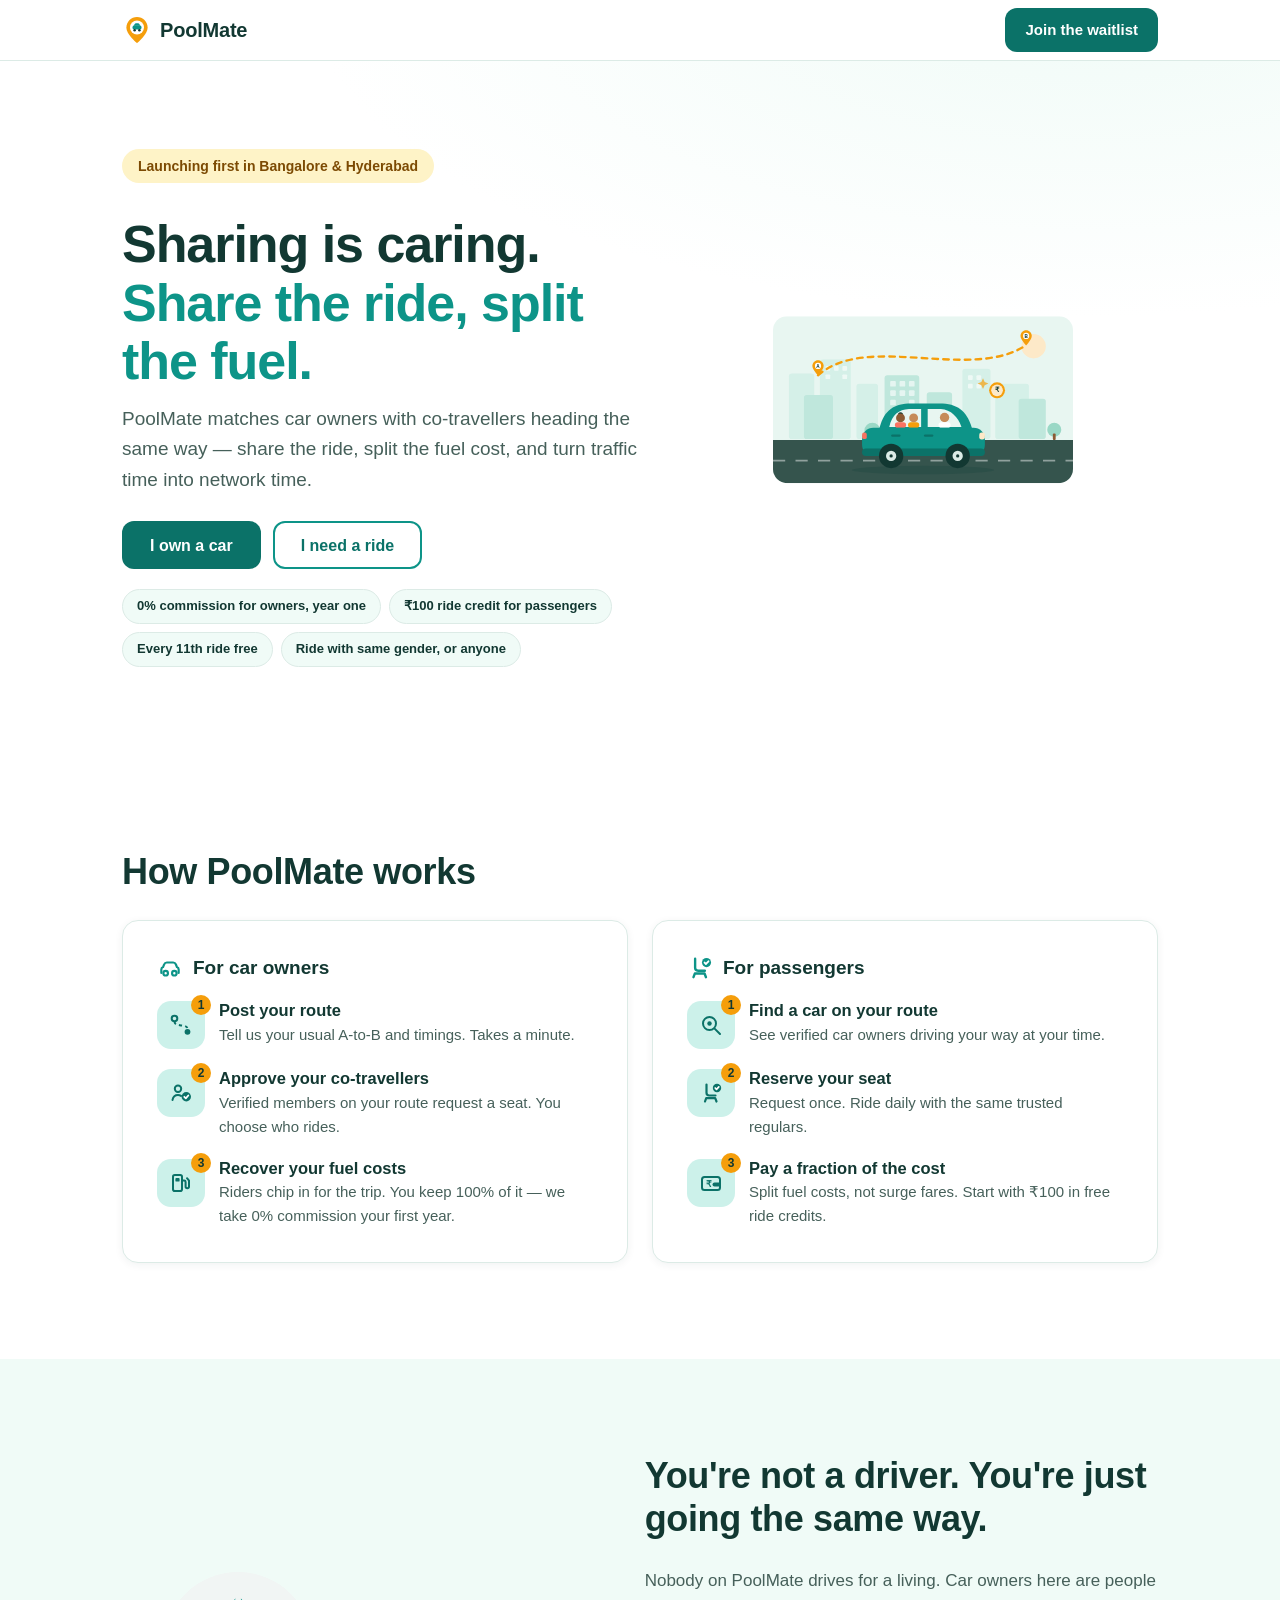
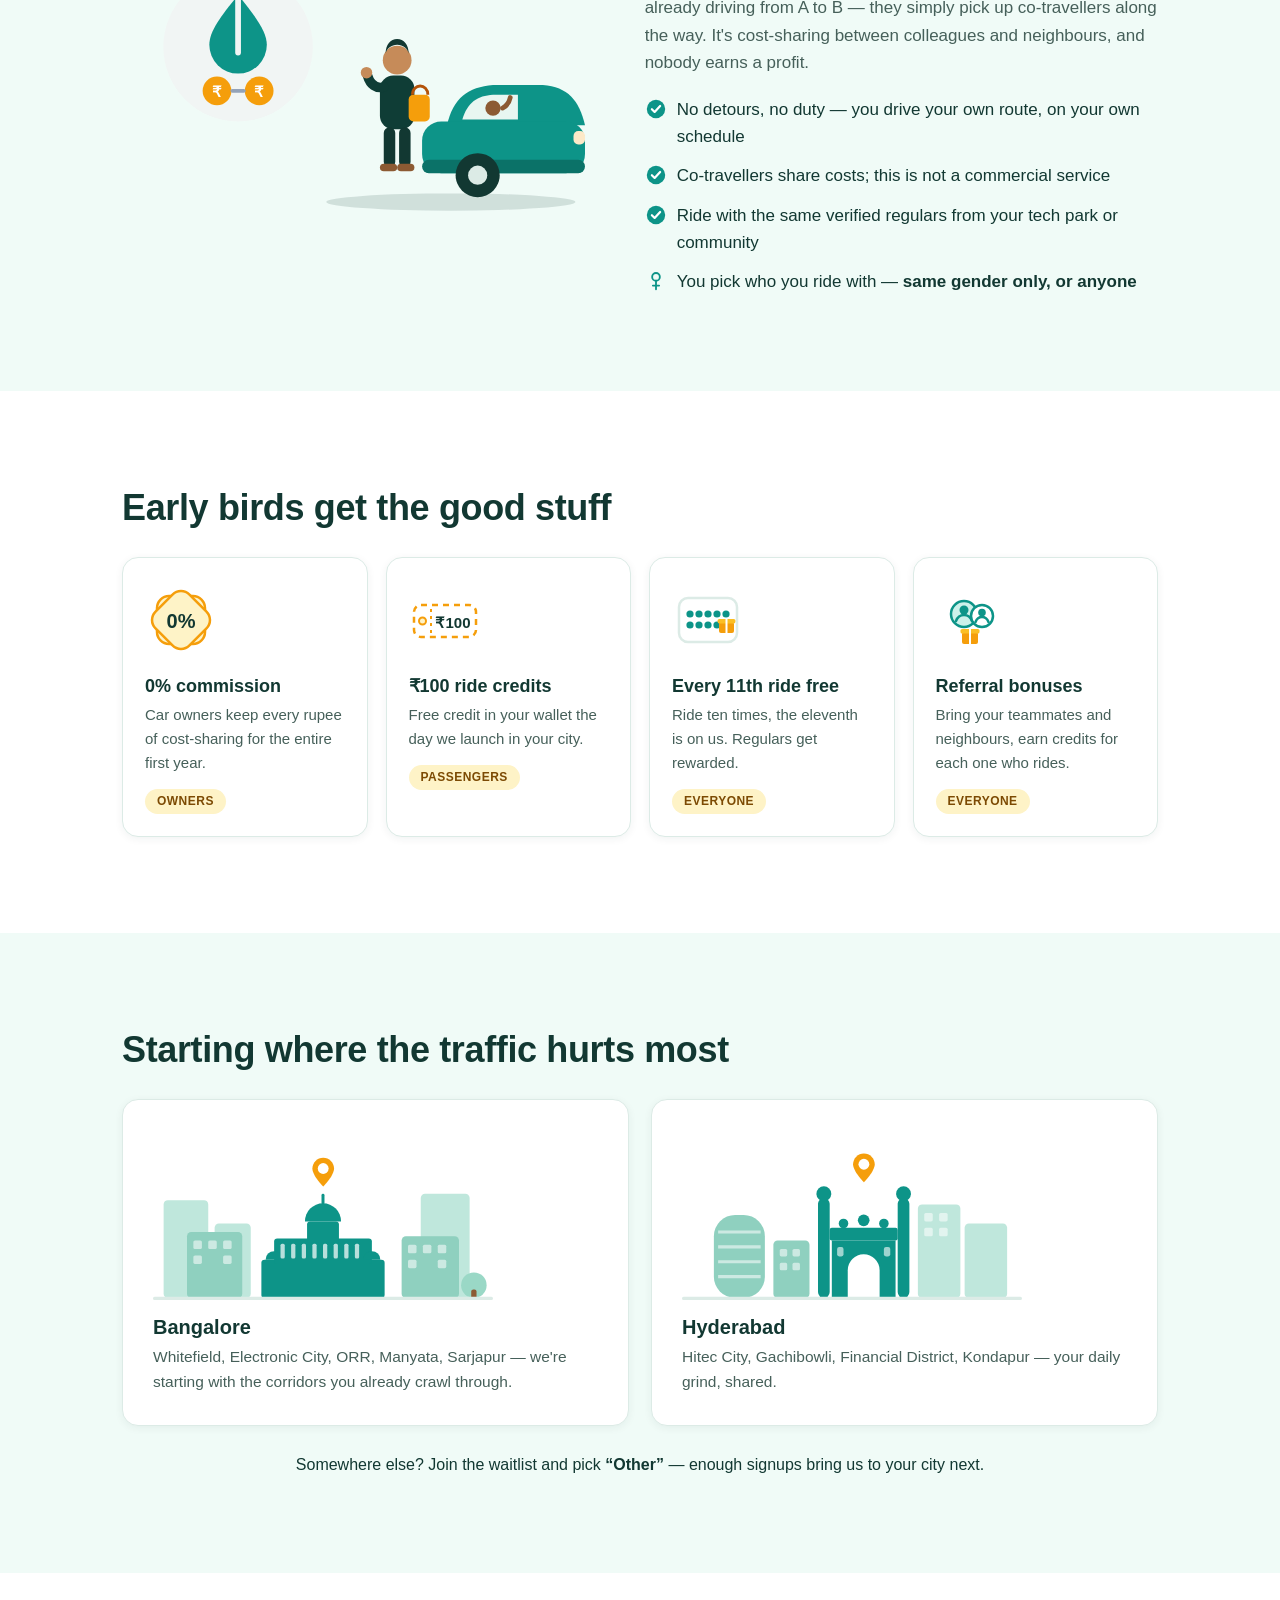
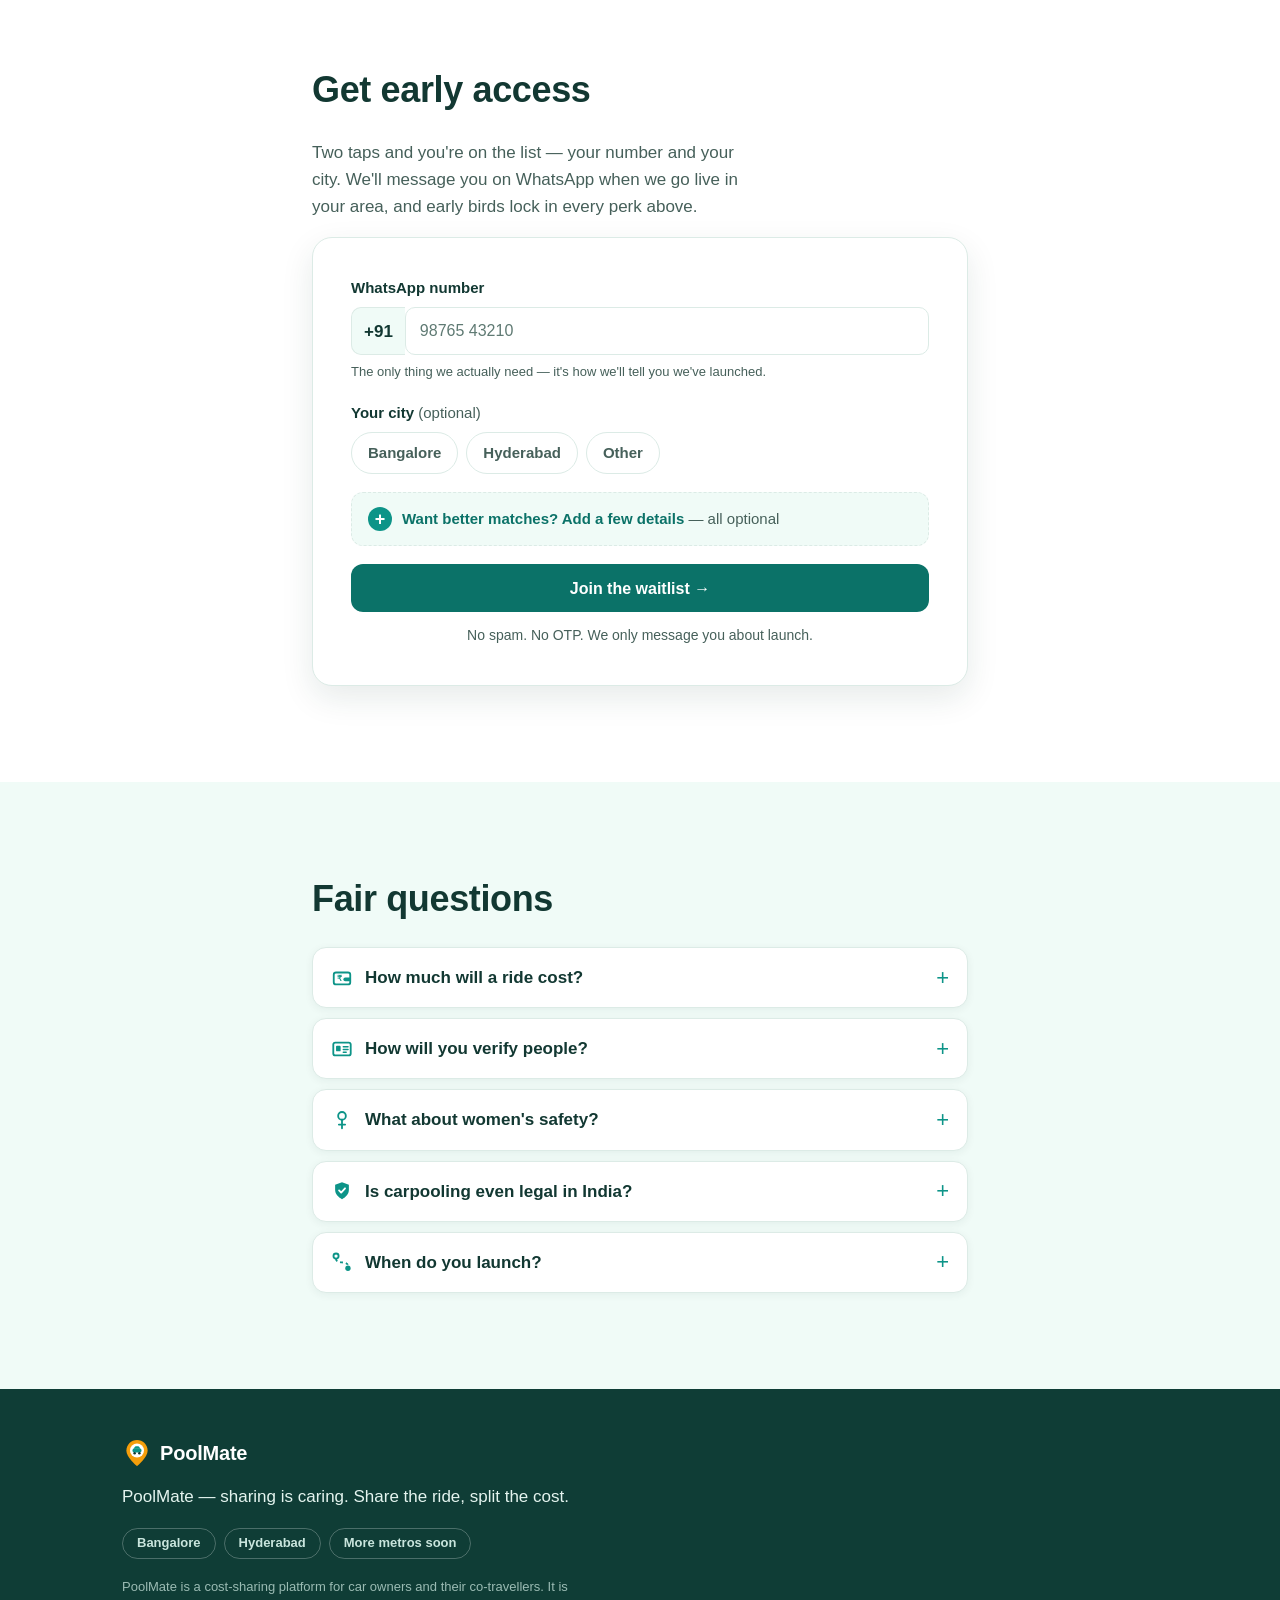
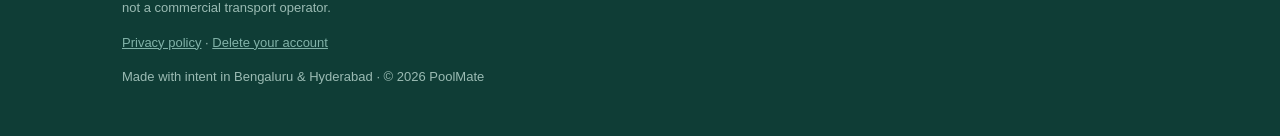
==== commit 44cb96fe: "Drop the taxi framing from the site Removed on policy grounds, along with "private car" and "cab".  " ====
--- a/index.html
+++ b/index.html
@@ -42,18 +42,10 @@
         "mainEntity": [
           {
             "@type": "Question",
-            "name": "Is this a taxi or cab service?",
-            "acceptedAnswer": {
-              "@type": "Answer",
-              "text": "No. PoolMate connects private car owners with co-travellers on the same route. Owners are private individuals, not commercial drivers — co-travellers simply share the cost of a trip that was happening anyway."
-            }
-          },
-          {
-            "@type": "Question",
             "name": "How much will a ride cost?",
             "acceptedAnswer": {
               "@type": "Answer",
-              "text": "A fraction of a cab. PoolMate suggests a fair per-seat share from the actual distance — fuel and tolls split between everyone in the car. Owners can adjust it up to 20% either way, and you can bid within 10% of what they ask. No surge pricing, ever. PoolMate takes a flat ₹5 per seat as a platform fee (you start with ₹100 in credits), and 0% commission on what you share with your co-travellers."
+              "text": "A fraction of what you'd otherwise spend. PoolMate suggests a fair per-seat share from the actual distance — fuel and tolls split between everyone in the car. Owners can adjust it up to 20% either way, and you can bid within 10% of what they ask. No surge pricing, ever. PoolMate takes a flat ₹5 per seat as a platform fee (you start with ₹100 in credits), and 0% commission on what you share with your co-travellers."
             }
           },
           {
@@ -77,7 +69,7 @@
             "name": "Is carpooling even legal in India?",
             "acceptedAnswer": {
               "@type": "Answer",
-              "text": "Sharing travel costs in a private car is not the same as running a commercial taxi — no one earns a profit, costs are simply split. We cap contributions at cost-sharing levels and follow state transport guidelines as they evolve."
+              "text": "Sharing travel costs is not the same as running a commercial service — no one earns a profit, costs are simply split. We cap contributions at cost-sharing levels and follow state transport guidelines as they evolve."
             }
           },
           {
@@ -350,7 +342,7 @@
             </li>
             <li class="step">
               <span class="step-icon"><svg class="icon" aria-hidden="true"><use href="#i-wallet"/></svg></span>
-              <div><h4>Pay a fraction of a cab</h4><p>Split fuel costs, not surge fares. Start with ₹100 in free ride credits.</p></div>
+              <div><h4>Pay a fraction of the cost</h4><p>Split fuel costs, not surge fares. Start with ₹100 in free ride credits.</p></div>
             </li>
           </ol>
         </div>
@@ -363,15 +355,20 @@
     <div class="container pos-grid">
       <div class="pos-visual reveal">
         <svg class="pos-art" viewBox="0 0 480 360" xmlns="http://www.w3.org/2000/svg" role="img" aria-labelledby="posArtTitle">
-          <title id="posArtTitle">A crossed-out taxi sign next to a car owner standing proudly by their own car with a friendly co-passenger</title>
-          <!-- crossed-out taxi -->
+          <title id="posArtTitle">A fuel cost split into two equal shares, next to a car owner standing by their own car with a friendly co-passenger</title>
+          <!-- the running cost, split equally -->
           <g>
             <circle cx="118" cy="150" r="78" fill="#F1F5F4"/>
-            <path d="M92 128l6-14c1.5-3.5 5-5.8 8.8-5.8h22.4c3.8 0 7.3 2.3 8.8 5.8l6 14z" fill="#94A3B8"/>
-            <rect x="80" y="126" width="76" height="34" rx="9" fill="#94A3B8"/>
-            <text x="118" y="149" text-anchor="middle" font-size="17" font-weight="800" fill="#fff" letter-spacing="2">TAXI</text>
-            <rect x="94" y="164" width="48" height="9" rx="4.5" fill="#CBD5E1"/>
-            <line x1="66" y1="206" x2="172" y2="94" stroke="#F97362" stroke-width="11" stroke-linecap="round"/>
+            <!-- fuel drop -->
+            <path d="M118 96c18 22 30 38 30 52a30 30 0 0 1-60 0c0-14 12-30 30-52z" fill="#0D9488"/>
+            <!-- split straight down the middle -->
+            <line x1="118" y1="92" x2="118" y2="156" stroke="#F1F5F4" stroke-width="6" stroke-linecap="round"/>
+            <!-- two equal shares -->
+            <circle cx="96" cy="196" r="15" fill="#F59E0B"/>
+            <circle cx="140" cy="196" r="15" fill="#F59E0B"/>
+            <text x="96" y="202" text-anchor="middle" font-size="16" font-weight="800" fill="#fff">₹</text>
+            <text x="140" y="202" text-anchor="middle" font-size="16" font-weight="800" fill="#fff">₹</text>
+            <line x1="112" y1="196" x2="124" y2="196" stroke="#94A3B8" stroke-width="4" stroke-linecap="round"/>
           </g>
           <!-- car owner + own car -->
           <g>
@@ -408,7 +405,7 @@
       </div>
       <div class="pos-copy">
         <h2 class="section-title reveal">You're not a driver. You're just going the same way.</h2>
-        <p class="reveal d1">Nobody on <span data-app-name>PoolMate</span> drives for a living. Car owners here are people already driving from A to B — they simply pick up co-travellers along the way. It's cost-sharing between colleagues and neighbours, not a taxi fare.</p>
+        <p class="reveal d1">Nobody on <span data-app-name>PoolMate</span> drives for a living. Car owners here are people already driving from A to B — they simply pick up co-travellers along the way. It's cost-sharing between colleagues and neighbours, and nobody earns a profit.</p>
         <ul class="check-list reveal d2">
           <li><svg class="icon" aria-hidden="true"><use href="#i-check-circle"/></svg> No detours, no duty — you drive your own route, on your own schedule</li>
           <li><svg class="icon" aria-hidden="true"><use href="#i-check-circle"/></svg> Co-travellers share costs; this is not a commercial service</li>
@@ -745,12 +742,8 @@
       <h2 class="section-title reveal">Fair questions</h2>
       <div class="faq-list reveal d1">
         <details class="faq-item">
-          <summary><svg class="icon" aria-hidden="true"><use href="#i-car"/></svg> Is this a taxi or cab service?</summary>
-          <p>No. <span data-app-name>PoolMate</span> connects private car owners with co-travellers on the same route. Owners are private individuals, not commercial drivers — co-travellers simply share the cost of a trip that was happening anyway.</p>
-        </details>
-        <details class="faq-item">
           <summary><svg class="icon" aria-hidden="true"><use href="#i-wallet"/></svg> How much will a ride cost?</summary>
-          <p>A fraction of a cab. PoolMate suggests a fair per-seat share from the actual distance — fuel and tolls split between everyone in the car. Owners can adjust it up to 20% either way, and you can bid within 10% of what they ask. No surge pricing, ever. PoolMate takes a flat ₹5 per seat as a platform fee (you start with ₹100 in credits), and 0% commission on what you share with your co-travellers.</p>
+          <p>A fraction of what you'd otherwise spend. PoolMate suggests a fair per-seat share from the actual distance — fuel and tolls split between everyone in the car. Owners can adjust it up to 20% either way, and you can bid within 10% of what they ask. No surge pricing, ever. PoolMate takes a flat ₹5 per seat as a platform fee (you start with ₹100 in credits), and 0% commission on what you share with your co-travellers.</p>
         </details>
         <details class="faq-item">
           <summary><svg class="icon" aria-hidden="true"><use href="#i-idcard"/></svg> How will you verify people?</summary>
@@ -762,7 +755,7 @@
         </details>
         <details class="faq-item">
           <summary><svg class="icon" aria-hidden="true"><use href="#i-shield"/></svg> Is carpooling even legal in India?</summary>
-          <p>Sharing travel costs in a private car is not the same as running a commercial taxi — no one earns a profit, costs are simply split. We cap contributions at cost-sharing levels and follow state transport guidelines as they evolve.</p>
+          <p>Sharing travel costs is not the same as running a commercial service — no one earns a profit, costs are simply split. We cap contributions at cost-sharing levels and follow state transport guidelines as they evolve.</p>
         </details>
         <details class="faq-item">
           <summary><svg class="icon" aria-hidden="true"><use href="#i-route"/></svg> When do you launch?</summary>
@@ -787,7 +780,7 @@
       <li>Hyderabad</li>
       <li>More metros soon</li>
     </ul>
-    <p class="footer-fine"><span data-app-name>PoolMate</span> is a cost-sharing platform for private car owners and their co-travellers. It is not a taxi service, cab aggregator, or commercial transport operator.</p>
+    <p class="footer-fine"><span data-app-name>PoolMate</span> is a cost-sharing platform for car owners and their co-travellers. It is not a commercial transport operator.</p>
     <p class="footer-fine"><a href="privacy.html">Privacy policy</a> · <a href="delete-account.html">Delete your account</a></p>
     <p class="footer-fine">Made with intent in Bengaluru &amp; Hyderabad · © 2026 <span data-app-name>PoolMate</span></p>
   </div>
